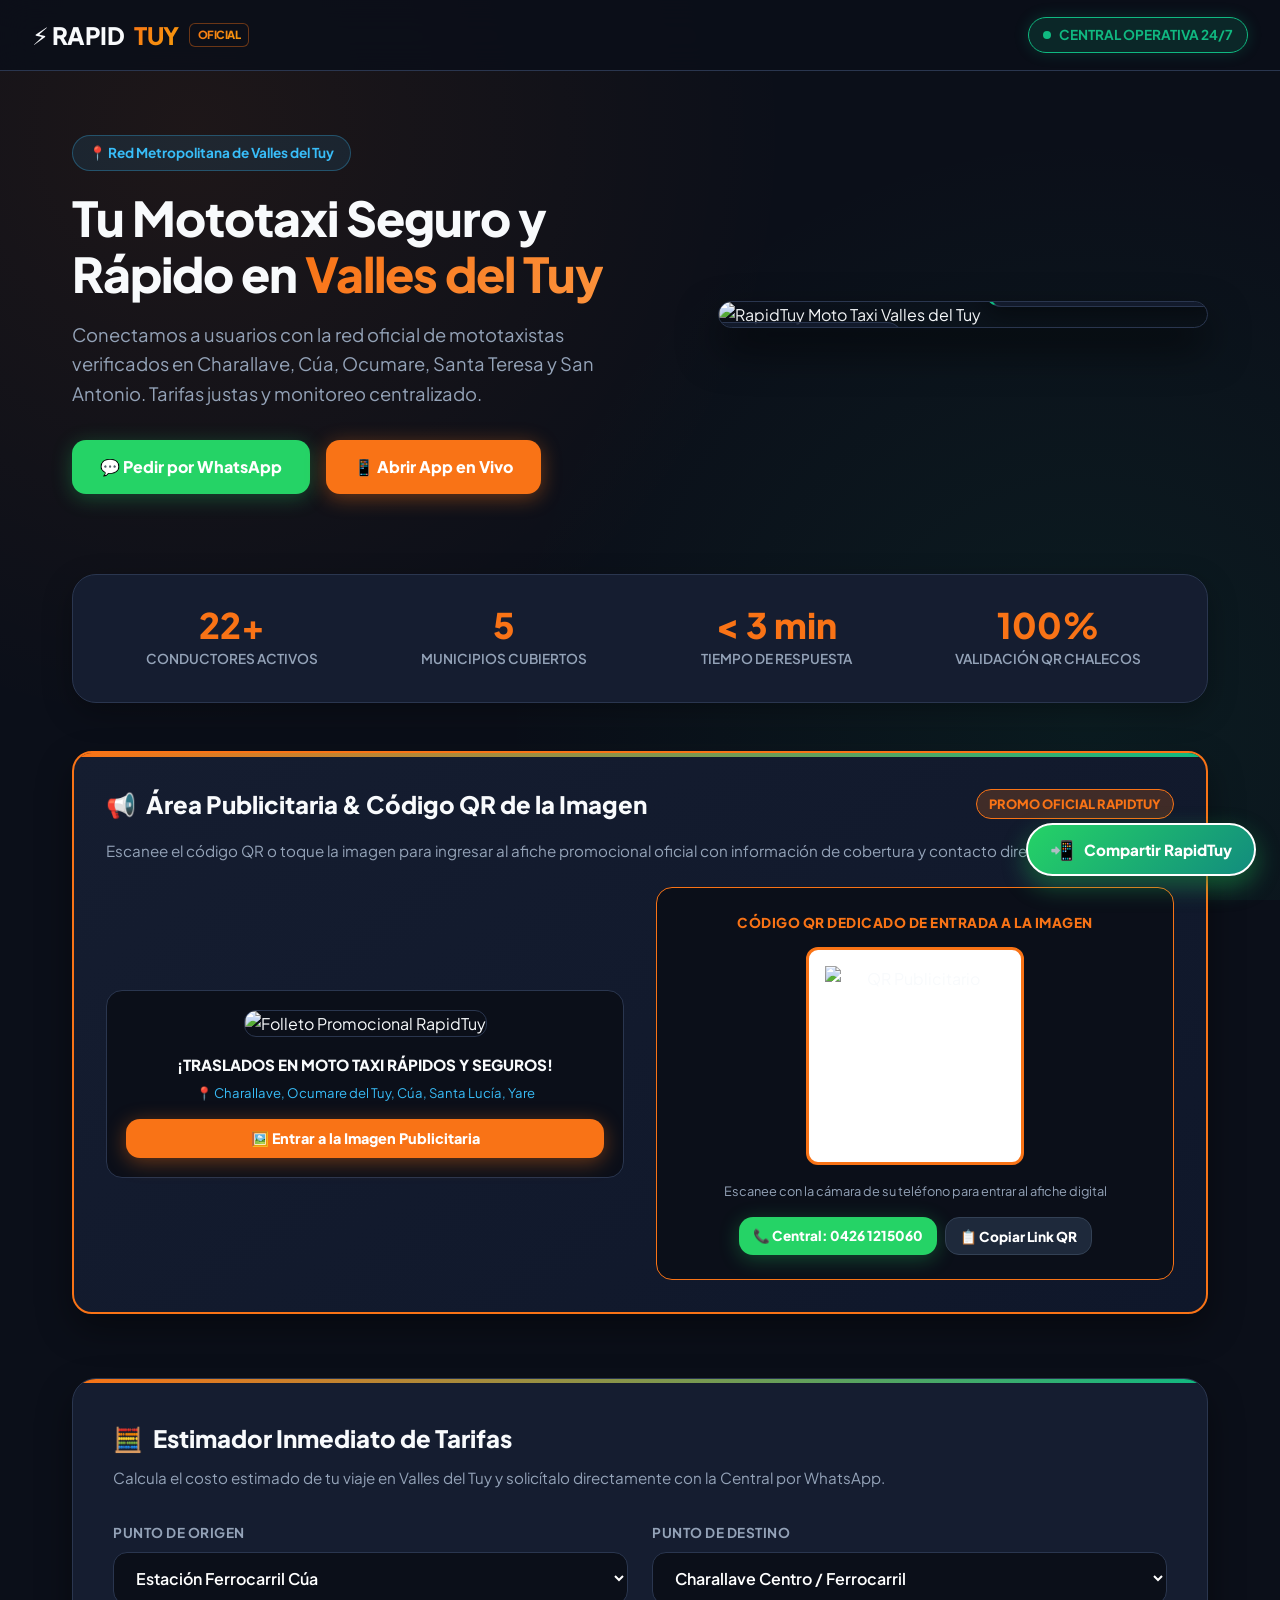
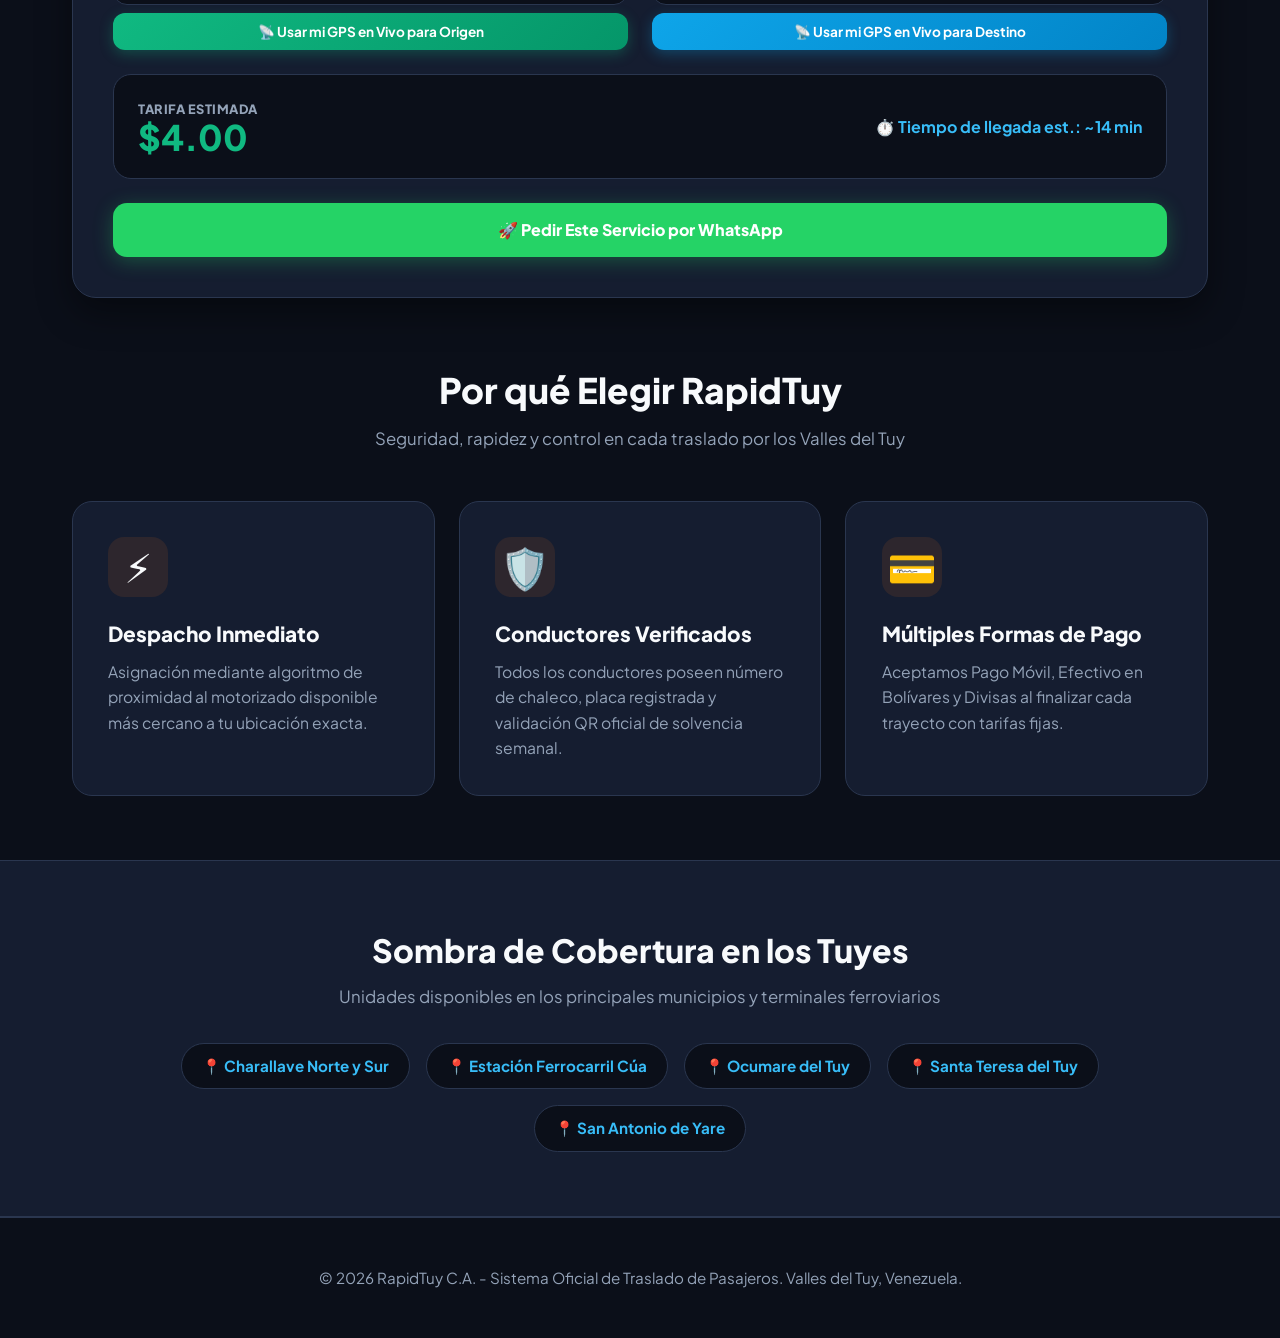
==== index.html @ 5b8c129d "feat: add floating share button to app and web Implement a floating "Share RapidTuy" button across t" ====
<!DOCTYPE html>
<html lang="es">
<head>
    <meta charset="UTF-8">
    <meta name="viewport" content="width=device-width, initial-scale=1.0">
    <title>RapidTuy - Tu Red Oficial de Mototaxis en Valles del Tuy</title>
    <link href="https://fonts.googleapis.com/css2?family=Plus+Jakarta+Sans:wght@400;500;600;700;800&display=swap" rel="stylesheet">
    <style>
        :root {
            --primary: #F97316;
            --primary-hover: #EA580C;
            --primary-glow: rgba(249, 115, 22, 0.4);
            --dark-bg: #0B0F19;
            --card-bg: #151D30;
            --card-border: #2A364F;
            --text-light: #F8FAFC;
            --text-muted: #94A3B8;
            --accent-green: #10B981;
            --accent-blue: #38BDF8;
            --accent-purple: #818CF8;
        }

        * {
            margin: 0;
            padding: 0;
            box-sizing: border-box;
            font-family: 'Plus Jakarta Sans', system-ui, -apple-system, sans-serif;
        }

        body {
            background-color: var(--dark-bg);
            color: var(--text-light);
            line-height: 1.6;
            overflow-x: hidden;
            background-image: 
                radial-gradient(circle at 15% 15%, rgba(249, 115, 22, 0.08) 0%, transparent 45%),
                radial-gradient(circle at 85% 80%, rgba(16, 185, 129, 0.08) 0%, transparent 45%);
            background-attachment: fixed;
        }

        /* HEADER NAV */
        header {
            background-color: rgba(11, 15, 25, 0.85);
            backdrop-filter: blur(16px);
            -webkit-backdrop-filter: blur(16px);
            position: sticky;
            top: 0;
            z-index: 100;
            border-bottom: 1px solid var(--card-border);
            padding: 1rem 2rem;
            display: flex;
            justify-content: space-between;
            align-items: center;
        }

        .logo {
            display: flex;
            align-items: center;
            gap: 10px;
            font-size: 1.5rem;
            font-weight: 800;
            color: var(--text-light);
            text-decoration: none;
            letter-spacing: -0.5px;
        }

        .logo span {
            color: var(--primary);
            background: linear-gradient(135deg, #F97316 0%, #F59E0B 100%);
            -webkit-background-clip: text;
            -webkit-text-fill-color: transparent;
        }

        .logo-badge {
            background: rgba(249, 115, 22, 0.15);
            border: 1px solid rgba(249, 115, 22, 0.4);
            color: var(--primary);
            font-size: 0.7rem;
            font-weight: 800;
            padding: 2px 8px;
            border-radius: 6px;
            text-transform: uppercase;
        }

        .status-badge {
            background-color: rgba(16, 185, 129, 0.15);
            color: var(--accent-green);
            padding: 6px 14px;
            border-radius: 20px;
            font-size: 0.85rem;
            font-weight: 700;
            border: 1px solid var(--accent-green);
            display: inline-flex;
            align-items: center;
            gap: 8px;
            box-shadow: 0 0 15px rgba(16, 185, 129, 0.2);
        }

        .status-dot {
            width: 8px;
            height: 8px;
            background-color: var(--accent-green);
            border-radius: 50%;
            animation: pulse 1.5s infinite;
        }

        @keyframes pulse {
            0% { opacity: 0.4; transform: scale(0.9); }
            50% { opacity: 1; transform: scale(1.2); }
            100% { opacity: 0.4; transform: scale(0.9); }
        }

        /* HERO SECTION */
        .hero-container {
            max-width: 1200px;
            margin: 0 auto;
            padding: 4rem 2rem 2rem 2rem;
            display: grid;
            grid-template-columns: 1.1fr 0.9fr;
            gap: 3rem;
            align-items: center;
        }

        @media (max-width: 900px) {
            .hero-container {
                grid-template-columns: 1fr;
                text-align: center;
                padding-top: 2rem;
            }
        }

        .hero-tag {
            display: inline-flex;
            align-items: center;
            gap: 8px;
            background: rgba(56, 189, 248, 0.1);
            border: 1px solid rgba(56, 189, 248, 0.3);
            color: var(--accent-blue);
            padding: 6px 16px;
            border-radius: 30px;
            font-size: 0.85rem;
            font-weight: 700;
            margin-bottom: 1.2rem;
        }

        .hero h1 {
            font-size: 3rem;
            font-weight: 800;
            line-height: 1.15;
            margin-bottom: 1.2rem;
            letter-spacing: -1px;
        }

        .hero h1 span {
            background: linear-gradient(135deg, #F97316 0%, #FB923C 100%);
            -webkit-background-clip: text;
            -webkit-text-fill-color: transparent;
        }

        .hero p {
            font-size: 1.15rem;
            color: var(--text-muted);
            margin-bottom: 2rem;
            max-width: 580px;
        }

        .cta-group {
            display: flex;
            gap: 1rem;
            flex-wrap: wrap;
        }

        @media (max-width: 900px) {
            .cta-group {
                justify-content: center;
            }
        }

        .btn {
            padding: 14px 28px;
            border-radius: 14px;
            font-weight: 800;
            text-decoration: none;
            display: inline-flex;
            align-items: center;
            gap: 10px;
            transition: all 0.25s cubic-bezier(0.4, 0, 0.2, 1);
            font-size: 1rem;
            border: none;
            cursor: pointer;
        }

        .btn-primary {
            background-color: var(--primary);
            color: white;
            box-shadow: 0 4px 20px var(--primary-glow);
        }

        .btn-primary:hover {
            background-color: var(--primary-hover);
            transform: translateY(-3px);
            box-shadow: 0 8px 25px rgba(249, 115, 22, 0.6);
        }

        .btn-whatsapp {
            background-color: #25D366;
            color: white;
            box-shadow: 0 4px 20px rgba(37, 211, 102, 0.3);
        }

        .btn-whatsapp:hover {
            background-color: #1DA851;
            transform: translateY(-3px);
            box-shadow: 0 8px 25px rgba(37, 211, 102, 0.5);
        }

        .btn-gps-origin {
            background: linear-gradient(135deg, #10B981 0%, #059669 100%) !important;
            color: white !important;
            border: none !important;
            border-radius: 12px !important;
            padding: 10px 14px !important;
            font-size: 0.85rem !important;
            font-weight: 700 !important;
            width: 100% !important;
            margin-top: 8px !important;
            box-shadow: 0 4px 14px rgba(16, 185, 129, 0.3) !important;
            transition: all 0.25s ease !important;
            cursor: pointer !important;
            display: inline-flex !important;
            align-items: center !important;
            justify-content: center !important;
            gap: 6px !important;
        }

        .btn-gps-origin:hover {
            transform: translateY(-2px) !important;
            box-shadow: 0 6px 20px rgba(16, 185, 129, 0.5) !important;
        }

        .btn-gps-dest {
            background: linear-gradient(135deg, #0EA5E9 0%, #0284C7 100%) !important;
            color: white !important;
            border: none !important;
            border-radius: 12px !important;
            padding: 10px 14px !important;
            font-size: 0.85rem !important;
            font-weight: 700 !important;
            width: 100% !important;
            margin-top: 8px !important;
            box-shadow: 0 4px 14px rgba(14, 165, 233, 0.3) !important;
            transition: all 0.25s ease !important;
            cursor: pointer !important;
            display: inline-flex !important;
            align-items: center !important;
            justify-content: center !important;
            gap: 6px !important;
        }

        .btn-gps-dest:hover {
            transform: translateY(-2px) !important;
            box-shadow: 0 6px 20px rgba(14, 165, 233, 0.5) !important;
        }

        .btn-secondary {
            background-color: var(--card-bg);
            color: var(--text-light);
            border: 1px solid var(--card-border);
        }

        .btn-secondary:hover {
            background-color: var(--card-border);
            transform: translateY(-2px);
        }

        /* HERO IMAGE CARD */
        .hero-visual {
            position: relative;
            display: flex;
            justify-content: center;
        }

        .image-wrapper {
            position: relative;
            width: 100%;
            border-radius: 24px;
            overflow: hidden;
            border: 1px solid var(--card-border);
            box-shadow: 0 20px 40px rgba(0, 0, 0, 0.6);
        }

        .image-wrapper img {
            width: 100%;
            height: auto;
            display: block;
            object-fit: cover;
            transition: transform 0.5s ease;
        }

        .image-wrapper:hover img {
            transform: scale(1.03);
        }

        .floating-badge {
            position: absolute;
            background: rgba(21, 29, 48, 0.85);
            backdrop-filter: blur(12px);
            border: 1px solid var(--card-border);
            padding: 10px 16px;
            border-radius: 16px;
            display: flex;
            align-items: center;
            gap: 10px;
            box-shadow: 0 10px 25px rgba(0, 0, 0, 0.4);
            font-size: 0.85rem;
            font-weight: 700;
        }

        .badge-1 {
            top: 20px;
            left: -15px;
            border-left: 4px solid var(--primary);
        }

        .badge-2 {
            bottom: 20px;
            right: -15px;
            border-left: 4px solid var(--accent-green);
        }

        /* METRICS BAR */
        .metrics-section {
            max-width: 1200px;
            margin: 3rem auto;
            padding: 0 2rem;
        }

        .metrics-grid {
            display: grid;
            grid-template-columns: repeat(auto-fit, minmax(200px, 1fr));
            gap: 1.2rem;
            background: var(--card-bg);
            border: 1px solid var(--card-border);
            padding: 2rem;
            border-radius: 24px;
            box-shadow: 0 10px 30px rgba(0,0,0,0.3);
        }

        .metric-item {
            text-align: center;
        }

        .metric-number {
            font-size: 2.2rem;
            font-weight: 800;
            color: var(--primary);
            line-height: 1;
            margin-bottom: 6px;
        }

        .metric-label {
            font-size: 0.85rem;
            color: var(--text-muted);
            font-weight: 600;
            text-transform: uppercase;
        }

        /* FARE CALCULATOR */
        .calculator-section {
            max-width: 1200px;
            margin: 4rem auto;
            padding: 0 2rem;
        }

        .calculator-card {
            background-color: var(--card-bg);
            border: 1px solid var(--card-border);
            border-radius: 24px;
            padding: 2.5rem;
            box-shadow: 0 15px 35px rgba(0, 0, 0, 0.4);
            position: relative;
            overflow: hidden;
        }

        .calculator-card::before {
            content: '';
            position: absolute;
            top: 0;
            left: 0;
            right: 0;
            height: 4px;
            background: linear-gradient(90deg, var(--primary), var(--accent-green));
        }

        .calculator-title {
            font-size: 1.5rem;
            font-weight: 800;
            margin-bottom: 0.5rem;
            display: flex;
            align-items: center;
            gap: 10px;
        }

        .calculator-subtitle {
            color: var(--text-muted);
            font-size: 0.95rem;
            margin-bottom: 2rem;
        }

        .form-grid {
            display: grid;
            grid-template-columns: 1fr 1fr;
            gap: 1.5rem;
            margin-bottom: 1.5rem;
        }

        @media (max-width: 700px) {
            .form-grid {
                grid-template-columns: 1fr;
            }
        }

        .form-group label {
            display: block;
            font-size: 0.85rem;
            font-weight: 700;
            color: var(--text-muted);
            margin-bottom: 8px;
            text-transform: uppercase;
            letter-spacing: 0.5px;
        }

        .form-control {
            width: 100%;
            padding: 14px 18px;
            border-radius: 14px;
            border: 1px solid var(--card-border);
            background-color: var(--dark-bg);
            color: white;
            font-size: 1rem;
            font-weight: 600;
            outline: none;
            transition: border-color 0.2s ease;
        }

        .form-control:focus {
            border-color: var(--primary);
        }

        .estimate-box {
            background-color: var(--dark-bg);
            border: 1px solid var(--card-border);
            border-radius: 18px;
            padding: 1.5rem;
            display: flex;
            justify-content: space-between;
            align-items: center;
            flex-wrap: wrap;
            gap: 1rem;
            margin-top: 1.5rem;
        }

        .estimate-price {
            font-size: 2.2rem;
            font-weight: 800;
            color: var(--accent-green);
            line-height: 1;
        }

        /* FEATURES GRID */
        .features-section {
            max-width: 1200px;
            margin: 4rem auto;
            padding: 0 2rem;
        }

        .section-header {
            text-align: center;
            margin-bottom: 3rem;
        }

        .section-header h2 {
            font-size: 2.2rem;
            font-weight: 800;
            margin-bottom: 0.5rem;
        }

        .section-header p {
            color: var(--text-muted);
            font-size: 1.05rem;
        }

        .features-grid {
            display: grid;
            grid-template-columns: repeat(auto-fit, minmax(320px, 1fr));
            gap: 1.5rem;
        }

        .feature-card {
            background-color: var(--card-bg);
            border: 1px solid var(--card-border);
            padding: 2.2rem;
            border-radius: 20px;
            transition: all 0.3s ease;
        }

        .feature-card:hover {
            transform: translateY(-5px);
            border-color: var(--primary);
            box-shadow: 0 10px 25px rgba(249, 115, 22, 0.15);
        }

        .feature-icon {
            font-size: 2.5rem;
            margin-bottom: 1.2rem;
            background: rgba(249, 115, 22, 0.1);
            width: 60px;
            height: 60px;
            display: flex;
            align-items: center;
            justify-content: center;
            border-radius: 16px;
        }

        .feature-title {
            font-size: 1.3rem;
            font-weight: 800;
            margin-bottom: 0.6rem;
        }

        .feature-desc {
            color: var(--text-muted);
            font-size: 0.98rem;
            line-height: 1.6;
        }

        /* COVERAGE ZONES */
        .zones-section {
            background-color: var(--card-bg);
            border-top: 1px solid var(--card-border);
            border-bottom: 1px solid var(--card-border);
            padding: 4rem 2rem;
            text-align: center;
        }

        .zones-list {
            display: flex;
            justify-content: center;
            gap: 1rem;
            flex-wrap: wrap;
            margin-top: 2rem;
            max-width: 1000px;
            margin-left: auto;
            margin-right: auto;
        }

        .zone-pill {
            background-color: var(--dark-bg);
            border: 1px solid var(--card-border);
            padding: 10px 20px;
            border-radius: 30px;
            font-weight: 700;
            font-size: 0.95rem;
            color: var(--accent-blue);
            transition: all 0.2s ease;
        }

        .zone-pill:hover {
            border-color: var(--accent-blue);
            transform: scale(1.05);
        }

        footer {
            text-align: center;
            padding: 3rem 1rem;
            color: var(--text-muted);
            font-size: 0.95rem;
            border-top: 1px solid var(--card-border);
        }

        /* FLOATING SHARE BUTTON */
        .floating-share-btn {
            position: fixed;
            bottom: 24px;
            right: 24px;
            z-index: 9999;
            background: linear-gradient(135deg, #25D366 0%, #128C7E 100%);
            color: #ffffff;
            border: 2px solid #ffffff;
            border-radius: 50px;
            padding: 12px 22px;
            display: flex;
            align-items: center;
            gap: 10px;
            font-family: inherit;
            font-weight: 800;
            font-size: 0.95rem;
            cursor: pointer;
            box-shadow: 0 10px 25px rgba(37, 211, 102, 0.4), 0 4px 10px rgba(0, 0, 0, 0.3);
            transition: all 0.3s cubic-bezier(0.175, 0.885, 0.32, 1.275);
            text-decoration: none;
        }

        .floating-share-btn:hover {
            transform: translateY(-4px) scale(1.06);
            box-shadow: 0 14px 32px rgba(37, 211, 102, 0.6), 0 6px 15px rgba(0, 0, 0, 0.4);
        }

        .floating-share-btn:active {
            transform: translateY(0) scale(0.98);
        }
    </style>
</head>
<body>

    <!-- HEADER NAVIGATION -->
    <header>
        <a href="#" class="logo">
            ⚡ RAPID<span>TUY</span>
            <span class="logo-badge">OFICIAL</span>
        </a>
        <div class="status-badge">
            <div class="status-dot"></div>
            <span>CENTRAL OPERATIVA 24/7</span>
        </div>
    </header>

    <!-- HERO SECTION -->
    <section class="hero-container">
        <div class="hero">
            <div class="hero-tag">
                📍 Red Metropolitana de Valles del Tuy
            </div>
            <h1>Tu Mototaxi Seguro y Rápido en <span>Valles del Tuy</span></h1>
            <p>Conectamos a usuarios con la red oficial de mototaxistas verificados en Charallave, Cúa, Ocumare, Santa Teresa y San Antonio. Tarifas justas y monitoreo centralizado.</p>
            
            <div class="cta-group">
                <a href="https://wa.me/584261215060?text=Hola%20RapidTuy%20deseo%20solicitar%20un%20servicio%20de%20moto" class="btn btn-whatsapp" id="heroWhatsappBtn" target="_blank">
                    💬 Pedir por WhatsApp
                </a>
                <a href="https://ais-dev-k7q6427t2vsl3nsbjp7e4k-437635375840.us-west2.run.app" class="btn btn-primary" target="_blank">
                    📱 Abrir App en Vivo
                </a>
            </div>
        </div>

        <div class="hero-visual">
            <div class="image-wrapper">
                <img src="hero_banner.jpg" alt="RapidTuy Moto Taxi Valles del Tuy">
                <div class="floating-badge badge-1">
                    <span style="font-size: 1.2rem;">⚡</span>
                    <div>
                        <div style="color: white; font-weight: 800;">Despacho Inmediato</div>
                        <div style="color: #94A3B8; font-size: 0.75rem;">Tiempo prom.: &lt; 3 min</div>
                    </div>
                </div>
                <div class="floating-badge badge-2">
                    <span style="font-size: 1.2rem;">🛡️</span>
                    <div>
                        <div style="color: white; font-weight: 800;">Conductores Verificados</div>
                        <div style="color: #10B981; font-size: 0.75rem;">Verificación QR Activa</div>
                    </div>
                </div>
            </div>
        </div>
    </section>

    <!-- METRICS SECTION -->
    <section class="metrics-section">
        <div class="metrics-grid">
            <div class="metric-item">
                <div class="metric-number">22+</div>
                <div class="metric-label">Conductores Activos</div>
            </div>
            <div class="metric-item">
                <div class="metric-number">5</div>
                <div class="metric-label">Municipios Cubiertos</div>
            </div>
            <div class="metric-item">
                <div class="metric-number">&lt; 3 min</div>
                <div class="metric-label">Tiempo de Respuesta</div>
            </div>
            <div class="metric-item">
                <div class="metric-number">100%</div>
                <div class="metric-label">Validación QR Chalecos</div>
            </div>
        </div>
    </section>

    <!-- ADVERTISING & PROMO QR SECTION -->
    <section class="advertising-section" id="areaPublicitaria" style="max-width: 1200px; margin: 3rem auto; padding: 0 2rem;">
        <div class="calculator-card" style="border: 2px solid var(--primary); background: linear-gradient(145deg, #151D30 0%, #0F172A 100%); border-radius: 20px; padding: 2rem;">
            <div style="display: flex; justify-content: space-between; align-items: center; flex-wrap: wrap; gap: 1rem; margin-bottom: 1rem;">
                <div class="calculator-title" style="margin-bottom: 0;">
                    <span>📢</span> Área Publicitaria & Código QR de la Imagen
                </div>
                <span style="background: rgba(249, 115, 22, 0.2); border: 1px solid var(--primary); color: var(--primary); padding: 4px 12px; border-radius: 20px; font-weight: 800; font-size: 0.8rem;">PROMO OFICIAL RAPIDTUY</span>
            </div>

            <p style="color: var(--text-muted); font-size: 0.95rem; margin-bottom: 1.5rem;">
                Escanee el código QR o toque la imagen para ingresar al afiche promocional oficial con información de cobertura y contacto directo con la Central.
            </p>

            <div style="display: grid; grid-template-columns: repeat(auto-fit, minmax(280px, 1fr)); gap: 2rem; align-items: center;">
                <!-- Promotional Image Card -->
                <div style="background: #0B0F19; border: 1px solid var(--card-border); border-radius: 16px; padding: 1.2rem; text-align: center;">
                    <img src="./rapidtuy_promo_flyer.jpg" alt="Folleto Promocional RapidTuy" style="width: 100%; height: auto; border-radius: 12px; border: 1px solid #2A364F; cursor: pointer;" onclick="openPromoModal()">
                    <div style="margin-top: 1rem; font-weight: 800; font-size: 0.95rem; color: #F8FAFC;">
                        ¡TRASLADOS EN MOTO TAXI RÁPIDOS Y SEGUROS!
                    </div>
                    <div style="font-size: 0.82rem; color: var(--accent-blue); margin-top: 0.25rem;">
                        📍 Charallave, Ocumare del Tuy, Cúa, Santa Lucía, Yare
                    </div>
                    <button class="btn btn-primary" onclick="openPromoModal()" style="width: 100%; margin-top: 1rem; font-size: 0.9rem; padding: 10px; justify-content: center;">
                        🖼️ Entrar a la Imagen Publicitaria
                    </button>
                </div>

                <!-- QR Generator Card for Image Access -->
                <div style="background: #0B0F19; border: 1px solid var(--primary); border-radius: 16px; padding: 1.5rem; text-align: center;">
                    <div style="font-weight: 800; font-size: 0.85rem; color: var(--primary); letter-spacing: 0.5px; margin-bottom: 0.8rem; text-transform: uppercase;">
                        CÓDIGO QR DEDICADO DE ENTRADA A LA IMAGEN
                    </div>
                    
                    <div style="background: #FFFFFF; border-radius: 12px; padding: 1rem; display: inline-block; border: 3px solid var(--primary); cursor: pointer;" onclick="openPromoModal()">
                        <img id="advertisingQrImg" src="https://api.qrserver.com/v1/create-qr-code/?size=200x200&data=https://ais-pre-k7q6427t2vsl3nsbjp7e4k-437635375840.us-west2.run.app" alt="QR Publicitario" style="width: 180px; height: 180px; display: block;">
                    </div>

                    <div style="margin-top: 1rem; font-size: 0.8rem; color: var(--text-muted);">
                        Escanee con la cámara de su teléfono para entrar al afiche digital
                    </div>

                    <div style="margin-top: 1rem; display: flex; gap: 0.5rem; justify-content: center; flex-wrap: wrap;">
                        <a href="https://wa.me/584261215060?text=Hola%20RapidTuy%20vi%20el%20afiche%20publicitario" target="_blank" class="btn btn-whatsapp" style="font-size: 0.85rem; padding: 8px 14px;">
                            📞 Central: 0426 1215060
                        </a>
                        <button onclick="copyPromoUrl()" class="btn" style="background: #1E293B; border: 1px solid #334155; color: white; font-size: 0.85rem; padding: 8px 14px;">
                            📋 Copiar Link QR
                        </button>
                    </div>
                </div>
            </div>
        </div>
    </section>

    <!-- PROMO MODAL -->
    <div id="promoModal" style="display: none; position: fixed; top: 0; left: 0; width: 100vw; height: 100vh; background: rgba(0,0,0,0.88); backdrop-filter: blur(8px); z-index: 1000; justify-content: center; align-items: center; padding: 1rem;">
        <div style="background: #0B0F19; border: 2px solid var(--primary); border-radius: 20px; max-width: 600px; width: 100%; max-height: 90vh; overflow-y: auto; padding: 1.5rem; position: relative; box-shadow: 0 20px 50px rgba(0,0,0,0.8);">
            <button onclick="closePromoModal()" style="position: absolute; top: 15px; right: 15px; background: #1E293B; border: 1px solid #334155; color: white; border-radius: 50%; width: 32px; height: 32px; cursor: pointer; font-weight: bold;">✕</button>
            <div style="font-size: 1rem; font-weight: 800; color: var(--primary); margin-bottom: 1rem; display: flex; align-items: center; gap: 8px;">
                📢 PUBLICIDAD OFICIAL RAPIDTUY
            </div>
            <img src="./rapidtuy_promo_flyer.jpg" alt="Folleto Promocional RapidTuy Grande" style="width: 100%; border-radius: 12px; border: 1px solid #2A364F;">
            <div style="margin-top: 1rem; text-align: center; background: #151D30; padding: 1rem; border-radius: 12px; border: 1px solid #2A364F;">
                <div style="font-weight: 800; color: white; font-size: 0.95rem;">¡TRASLADOS EN MOTO TAXI RÁPIDOS Y SEGUROS!</div>
                <div style="font-size: 0.85rem; color: var(--accent-blue); margin-top: 4px;">Charallave, Ocumare del Tuy, Cúa, Santa Lucía, Yare</div>
                <div style="font-weight: 700; color: var(--accent-green); margin-top: 4px;">Contacto Directo: 0426 1215060</div>
            </div>
            <div style="margin-top: 1rem; display: flex; gap: 0.5rem; justify-content: center;">
                <a href="https://wa.me/584261215060?text=Hola%20RapidTuy%20solicito%20servicio" target="_blank" class="btn btn-whatsapp" style="width: 100%; justify-content: center;">
                    🚀 Solicitar Servicio por WhatsApp
                </a>
            </div>
        </div>
    </div>

    <!-- FARE ESTIMATOR CALCULATOR -->
    <section class="calculator-section">
        <div class="calculator-card">
            <div class="calculator-title">
                <span>🧮</span> Estimador Inmediato de Tarifas
            </div>
            <div class="calculator-subtitle">
                Calcula el costo estimado de tu viaje en Valles del Tuy y solicítalo directamente con la Central por WhatsApp.
            </div>

            <div class="form-grid">
                <div class="form-group">
                    <label for="origin">Punto de Origen</label>
                    <select id="origin" class="form-control">
                        <option value="charallave_centro">Charallave Centro / Ferrocarril</option>
                        <option value="ferro_cua" selected>Estación Ferrocarril Cúa</option>
                        <option value="ocumare_centro">Ocumare del Tuy Centro</option>
                        <option value="santa_teresa">Santa Teresa del Tuy Centro</option>
                        <option value="yare">San Antonio de Yare Plaza</option>
                        <option value="tamanaco_tuy">C.C. Tamanaco Tuy (Charallave)</option>
                        <option value="las_brisas">Las Brisas / Charallave Norte</option>
                        <option value="pinto_salinas">Pinto Salinas / Cúa Sur</option>
                    </select>
                    <button type="button" id="btnGpsOrigin" class="btn-gps-origin">📡 Usar mi GPS en Vivo para Origen</button>
                </div>

                <div class="form-group">
                    <label for="destination">Punto de Destino</label>
                    <select id="destination" class="form-control">
                        <option value="charallave_centro" selected>Charallave Centro / Ferrocarril</option>
                        <option value="ferro_cua">Estación Ferrocarril Cúa</option>
                        <option value="ocumare_centro">Ocumare del Tuy Centro</option>
                        <option value="santa_teresa">Santa Teresa del Tuy Centro</option>
                        <option value="yare">San Antonio de Yare Plaza</option>
                        <option value="tamanaco_tuy">C.C. Tamanaco Tuy (Charallave)</option>
                        <option value="las_brisas">Las Brisas / Charallave Norte</option>
                        <option value="pinto_salinas">Pinto Salinas / Cúa Sur</option>
                    </select>
                    <button type="button" id="btnGpsDest" class="btn-gps-dest">📡 Usar mi GPS en Vivo para Destino</button>
                </div>
            </div>

            <div class="estimate-box">
                <div>
                    <div style="font-size: 0.8rem; color: var(--text-muted); font-weight: 800; letter-spacing: 0.5px;">TARIFA ESTIMADA</div>
                    <div class="estimate-price" id="farePrice">$4.00</div>
                </div>
                <div id="estimatedTime" style="color: var(--accent-blue); font-weight: 700; font-size: 1rem;">
                    ⏱️ Tiempo de llegada est.: ~12 min
                </div>
            </div>

            <div style="margin-top: 1.5rem;">
                <a href="#" id="requestWhatsappBtn" class="btn btn-whatsapp" style="width: 100%; justify-content: center;" target="_blank">
                    🚀 Pedir Este Servicio por WhatsApp
                </a>
            </div>
        </div>
    </section>

    <!-- FEATURES SECTION -->
    <section class="features-section">
        <div class="section-header">
            <h2>Por qué Elegir <span>RapidTuy</span></h2>
            <p>Seguridad, rapidez y control en cada traslado por los Valles del Tuy</p>
        </div>

        <div class="features-grid">
            <div class="feature-card">
                <div class="feature-icon">⚡</div>
                <div class="feature-title">Despacho Inmediato</div>
                <div class="feature-desc">Asignación mediante algoritmo de proximidad al motorizado disponible más cercano a tu ubicación exacta.</div>
            </div>
            <div class="feature-card">
                <div class="feature-icon">🛡️</div>
                <div class="feature-title">Conductores Verificados</div>
                <div class="feature-desc">Todos los conductores poseen número de chaleco, placa registrada y validación QR oficial de solvencia semanal.</div>
            </div>
            <div class="feature-card">
                <div class="feature-icon">💳</div>
                <div class="feature-title">Múltiples Formas de Pago</div>
                <div class="feature-desc">Aceptamos Pago Móvil, Efectivo en Bolívares y Divisas al finalizar cada trayecto con tarifas fijas.</div>
            </div>
        </div>
    </section>

    <!-- COVERAGE ZONES -->
    <section class="zones-section">
        <h2 style="font-size: 2rem; font-weight: 800;">Sombra de Cobertura en los Tuyes</h2>
        <p style="color: var(--text-muted); margin-top: 0.5rem; font-size: 1.05rem;">Unidades disponibles en los principales municipios y terminales ferroviarios</p>
        <div class="zones-list">
            <div class="zone-pill">📍 Charallave Norte y Sur</div>
            <div class="zone-pill">📍 Estación Ferrocarril Cúa</div>
            <div class="zone-pill">📍 Ocumare del Tuy</div>
            <div class="zone-pill">📍 Santa Teresa del Tuy</div>
            <div class="zone-pill">📍 San Antonio de Yare</div>
        </div>
    </section>

    <!-- FOOTER -->
    <footer>
        <p>&copy; 2026 RapidTuy C.A. - Sistema Oficial de Traslado de Pasajeros. Valles del Tuy, Venezuela.</p>
    </footer>

    <!-- FLOATING SHARE BUTTON (WEB SHARE API) -->
    <button class="floating-share-btn" onclick="shareRapidTuy()" id="btnFloatingShare" title="Compartir RapidTuy por mensajería">
        <span style="font-size: 1.2rem;">📲</span>
        <span>Compartir RapidTuy</span>
    </button>

    <script>
        async function shareRapidTuy() {
            const shareData = {
                title: 'RapidTuy - Mototaxis Valles del Tuy',
                text: '¡Pide tu moto taxi rápido y seguro en los Valles del Tuy con RapidTuy! Cotiza tu viaje y contacta a la central aquí:',
                url: window.location.href || 'https://ais-pre-k7q6427t2vsl3nsbjp7e4k-437635375840.us-west2.run.app'
            };

            if (navigator.share) {
                try {
                    await navigator.share(shareData);
                } catch (err) {
                    console.log('Error o cancelación en Web Share API:', err);
                }
            } else {
                const textToShare = encodeURIComponent(`${shareData.text} ${shareData.url}`);
                const whatsappUrl = `https://api.whatsapp.com/send?text=${textToShare}`;
                if (confirm('✅ ¿Deseas abrir WhatsApp para enviar el enlace de RapidTuy a tus contactos?')) {
                    window.open(whatsappUrl, '_blank');
                } else {
                    navigator.clipboard.writeText(shareData.url).then(() => {
                        alert('📋 ¡Enlace de RapidTuy copiado al portapapeles! Puedes enviarlo por tu aplicación de mensajería preferida.');
                    });
                }
            }
        }

        function openPromoModal() {
            const modal = document.getElementById('promoModal');
            if (modal) modal.style.display = 'flex';
        }
        function closePromoModal() {
            const modal = document.getElementById('promoModal');
            if (modal) modal.style.display = 'none';
        }
        function copyPromoUrl() {
            const url = window.location.href;
            navigator.clipboard.writeText(url).then(() => {
                alert('✅ Enlace copiado al portapapeles: ' + url);
            }).catch(() => {
                alert('Enlace: ' + url);
            });
        }

        document.addEventListener('DOMContentLoaded', () => {
            const originSelect = document.getElementById('origin');
            const destinationSelect = document.getElementById('destination');
            const farePrice = document.getElementById('farePrice');
            const estimatedTime = document.getElementById('estimatedTime');
            const requestWhatsappBtn = document.getElementById('requestWhatsappBtn');

            const fares = {
                'charallave_centro': { 'charallave_centro': 2.0, 'ferro_cua': 4.0, 'ocumare_centro': 6.0, 'santa_teresa': 7.0, 'yare': 5.0, 'tamanaco_tuy': 3.0, 'las_brisas': 3.5, 'pinto_salinas': 4.5 },
                'ferro_cua': { 'charallave_centro': 4.0, 'ferro_cua': 2.0, 'ocumare_centro': 5.0, 'santa_teresa': 6.5, 'yare': 4.5, 'tamanaco_tuy': 4.5, 'las_brisas': 5.0, 'pinto_salinas': 3.0 },
                'ocumare_centro': { 'charallave_centro': 6.0, 'ferro_cua': 5.0, 'ocumare_centro': 2.0, 'santa_teresa': 5.5, 'yare': 4.0, 'tamanaco_tuy': 6.0, 'las_brisas': 7.0, 'pinto_salinas': 5.5 },
                'santa_teresa': { 'charallave_centro': 7.0, 'ferro_cua': 6.5, 'ocumare_centro': 5.5, 'santa_teresa': 2.0, 'yare': 3.5, 'tamanaco_tuy': 7.0, 'las_brisas': 8.0, 'pinto_salinas': 7.0 },
                'yare': { 'charallave_centro': 5.0, 'ferro_cua': 4.5, 'ocumare_centro': 4.0, 'santa_teresa': 3.5, 'yare': 2.0, 'tamanaco_tuy': 5.0, 'las_brisas': 6.0, 'pinto_salinas': 5.0 },
                'tamanaco_tuy': { 'charallave_centro': 3.0, 'ferro_cua': 4.5, 'ocumare_centro': 6.0, 'santa_teresa': 7.0, 'yare': 5.0, 'tamanaco_tuy': 2.0, 'las_brisas': 3.0, 'pinto_salinas': 5.0 },
                'las_brisas': { 'charallave_centro': 3.5, 'ferro_cua': 5.0, 'ocumare_centro': 7.0, 'santa_teresa': 8.0, 'yare': 6.0, 'tamanaco_tuy': 3.0, 'las_brisas': 2.0, 'pinto_salinas': 5.5 },
                'pinto_salinas': { 'charallave_centro': 4.5, 'ferro_cua': 3.0, 'ocumare_centro': 5.5, 'santa_teresa': 7.0, 'yare': 5.0, 'tamanaco_tuy': 5.0, 'las_brisas': 5.5, 'pinto_salinas': 2.0 }
            };

            const zoneNames = {
                'charallave_centro': 'Charallave Centro / Ferrocarril',
                'ferro_cua': 'Estación Ferrocarril Cúa',
                'ocumare_centro': 'Ocumare del Tuy Centro',
                'santa_teresa': 'Santa Teresa del Tuy Centro',
                'yare': 'San Antonio de Yare Plaza',
                'tamanaco_tuy': 'C.C. Tamanaco Tuy',
                'las_brisas': 'Las Brisas / Charallave Norte',
                'pinto_salinas': 'Pinto Salinas / Cúa Sur'
            };

            function calculateFare() {
                const origin = originSelect.value;
                const dest = destinationSelect.value;

                let price = 3.0;
                let timeMin = 10;

                if (fares[origin] && fares[origin][dest]) {
                    price = fares[origin][dest];
                    timeMin = price === 2.0 ? 8 : Math.round(price * 3.5);
                }

                farePrice.textContent = `$${price.toFixed(2)}`;
                estimatedTime.textContent = `⏱️ Tiempo de llegada est.: ~${timeMin} min`;

                const textMessage = encodeURIComponent(`Hola RapidTuy, deseo solicitar un servicio de moto desde ${zoneNames[origin]} hasta ${zoneNames[dest]}. Tarifa estimada: $${price.toFixed(2)}.`);
                requestWhatsappBtn.href = `https://wa.me/584261215060?text=${textMessage}`;
            }

            if (originSelect && destinationSelect) {
                originSelect.addEventListener('change', calculateFare);
                destinationSelect.addEventListener('change', calculateFare);
                calculateFare();
            }

            // Live GPS Location Handler for Origen and Destino
            const btnGpsOrigin = document.getElementById('btnGpsOrigin');
            const btnGpsDest = document.getElementById('btnGpsDest');

            function applyGpsLocation(targetSelect, targetBtn, key, isOrigin) {
                if (!navigator.geolocation) {
                    alert('Su navegador no soporta geolocalización GPS.');
                    return;
                }
                targetBtn.textContent = '📡 Conectando con satélite GPS...';
                navigator.geolocation.getCurrentPosition(
                    (pos) => {
                        const lat = pos.coords.latitude.toFixed(4);
                        const lng = pos.coords.longitude.toFixed(4);
                        const gpsLabel = `📍 GPS en Vivo (${lat}, ${lng} - Valles del Tuy)`;
                        
                        let opt = Array.from(targetSelect.options).find(o => o.value === key);
                        if (!opt) {
                            opt = document.createElement('option');
                            opt.value = key;
                            targetSelect.prepend(opt);
                        }
                        opt.textContent = gpsLabel;
                        opt.selected = true;
                        
                        zoneNames[key] = gpsLabel;
                        if (!fares[key]) fares[key] = fares['charallave_centro'];
                        
                        targetBtn.textContent = `✅ GPS Capturado (${lat}, ${lng})`;
                        calculateFare();
                    },
                    (err) => {
                        const mockLat = (10.2394 + (Math.random() * 0.01 - 0.005)).toFixed(4);
                        const mockLng = (-66.8612 + (Math.random() * 0.01 - 0.005)).toFixed(4);
                        const gpsLabel = `📍 GPS en Vivo (${mockLat}, ${mockLng} - Valles del Tuy)`;
                        
                        let opt = Array.from(targetSelect.options).find(o => o.value === key);
                        if (!opt) {
                            opt = document.createElement('option');
                            opt.value = key;
                            targetSelect.prepend(opt);
                        }
                        opt.textContent = gpsLabel;
                        opt.selected = true;
                        
                        zoneNames[key] = gpsLabel;
                        if (!fares[key]) fares[key] = fares['charallave_centro'];
                        
                        targetBtn.textContent = `✅ GPS Simulado (${mockLat}, ${mockLng})`;
                        calculateFare();
                    },
                    { enableHighAccuracy: true, timeout: 8000 }
                );
            }

            if (btnGpsOrigin) {
                btnGpsOrigin.addEventListener('click', () => applyGpsLocation(originSelect, btnGpsOrigin, 'gps_location_orig', true));
            }
            if (btnGpsDest) {
                btnGpsDest.addEventListener('click', () => applyGpsLocation(destinationSelect, btnGpsDest, 'gps_location_dest', false));
            }
        });
    </script>
</body>
</html>
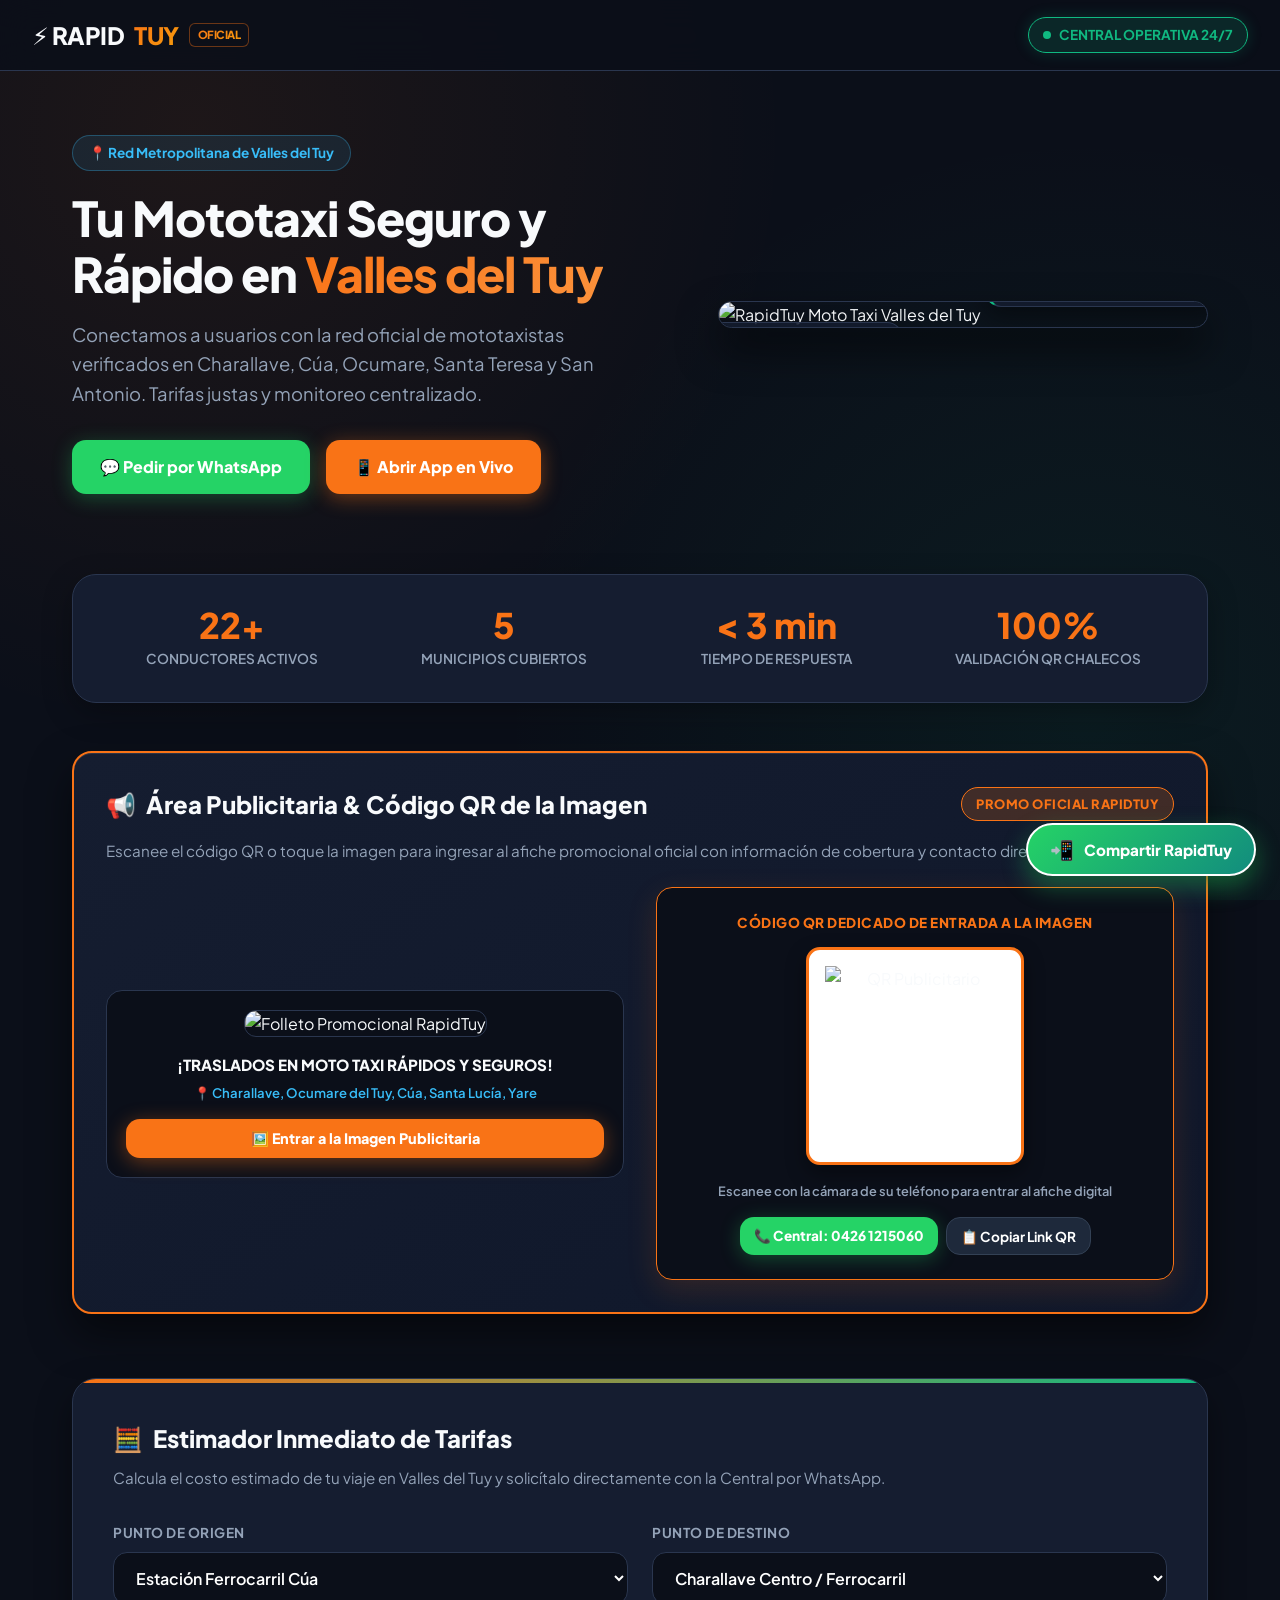
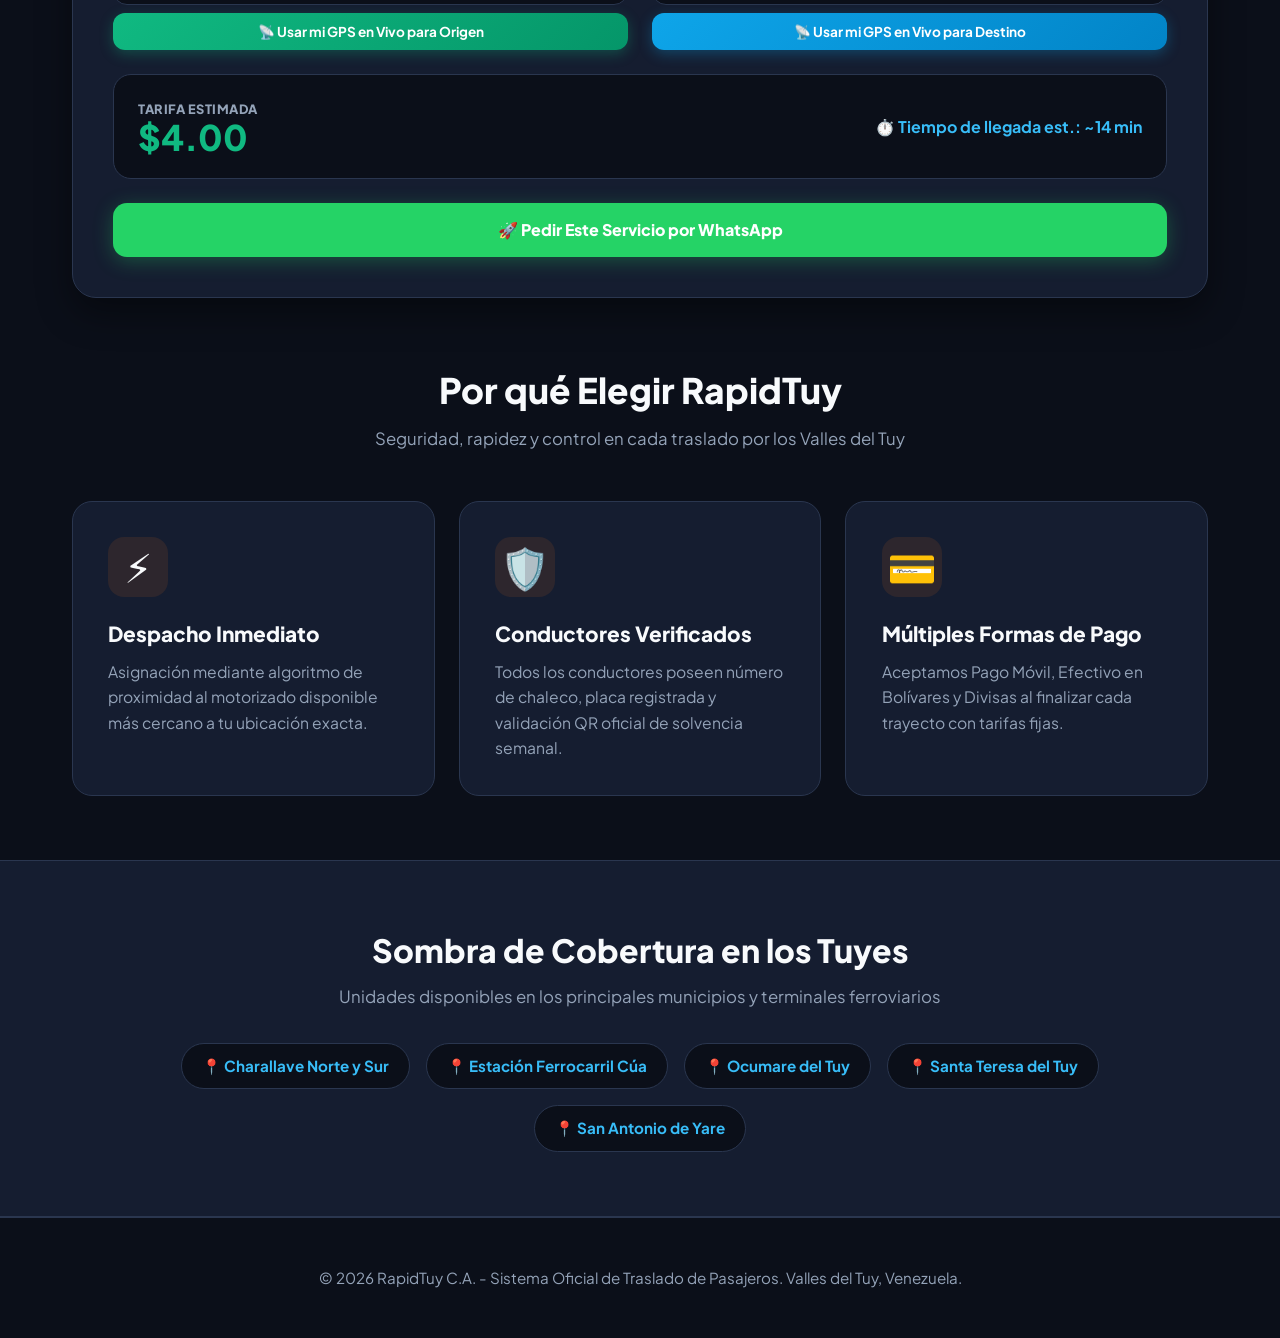
==== commit e16fd3d5: "style: add styles for advertising and promo section Introduce modular CSS classes for promo cards, b" ====
--- a/index.html
+++ b/index.html
@@ -578,6 +578,129 @@
             border-top: 1px solid var(--card-border);
         }
 
+        /* ADVERTISING & PROMO STYLES */
+        .promo-card-wrapper {
+            border: 2px solid var(--primary);
+            background: linear-gradient(145deg, #151D30 0%, #0F172A 100%);
+            border-radius: 20px;
+            padding: 2rem;
+            box-shadow: 0 20px 40px rgba(0, 0, 0, 0.5), inset 0 1px 0 rgba(255, 255, 255, 0.1);
+        }
+
+        .promo-header-badge {
+            background: rgba(249, 115, 22, 0.2);
+            border: 1px solid var(--primary);
+            color: var(--primary);
+            padding: 6px 14px;
+            border-radius: 20px;
+            font-weight: 800;
+            font-size: 0.8rem;
+            letter-spacing: 0.5px;
+        }
+
+        .promo-flyer-box {
+            background: #0B0F19;
+            border: 1px solid var(--card-border);
+            border-radius: 16px;
+            padding: 1.2rem;
+            text-align: center;
+            transition: transform 0.3s ease, border-color 0.3s ease;
+        }
+
+        .promo-flyer-box:hover {
+            transform: translateY(-4px);
+            border-color: var(--primary);
+        }
+
+        .promo-flyer-img {
+            width: 100%;
+            height: auto;
+            border-radius: 12px;
+            border: 1px solid #2A364F;
+            cursor: pointer;
+            transition: transform 0.3s ease;
+        }
+
+        .promo-flyer-img:hover {
+            transform: scale(1.02);
+        }
+
+        .promo-qr-box {
+            background: #0B0F19;
+            border: 1px solid var(--primary);
+            border-radius: 16px;
+            padding: 1.5rem;
+            text-align: center;
+            box-shadow: 0 10px 30px rgba(249, 115, 22, 0.15);
+        }
+
+        .promo-qr-container {
+            background: #FFFFFF;
+            border-radius: 14px;
+            padding: 1rem;
+            display: inline-block;
+            border: 3px solid var(--primary);
+            cursor: pointer;
+            box-shadow: 0 8px 20px rgba(0,0,0,0.4);
+            transition: transform 0.3s ease;
+        }
+
+        .promo-qr-container:hover {
+            transform: scale(1.05);
+        }
+
+        .promo-modal-backdrop {
+            display: none;
+            position: fixed;
+            top: 0;
+            left: 0;
+            width: 100vw;
+            height: 100vh;
+            background: rgba(0, 0, 0, 0.88);
+            backdrop-filter: blur(10px);
+            -webkit-backdrop-filter: blur(10px);
+            z-index: 10000;
+            justify-content: center;
+            align-items: center;
+            padding: 1rem;
+        }
+
+        .promo-modal-card {
+            background: #0B0F19;
+            border: 2px solid var(--primary);
+            border-radius: 20px;
+            max-width: 600px;
+            width: 100%;
+            max-height: 90vh;
+            overflow-y: auto;
+            padding: 1.5rem;
+            position: relative;
+            box-shadow: 0 25px 60px rgba(0, 0, 0, 0.9);
+        }
+
+        .promo-modal-close {
+            position: absolute;
+            top: 15px;
+            right: 15px;
+            background: #1E293B;
+            border: 1px solid #334155;
+            color: white;
+            border-radius: 50%;
+            width: 36px;
+            height: 36px;
+            cursor: pointer;
+            font-weight: bold;
+            font-size: 1.1rem;
+            display: flex;
+            align-items: center;
+            justify-content: center;
+            transition: background 0.2s ease;
+        }
+
+        .promo-modal-close:hover {
+            background: #334155;
+        }
+
         /* FLOATING SHARE BUTTON */
         .floating-share-btn {
             position: fixed;
@@ -689,12 +812,12 @@
 
     <!-- ADVERTISING & PROMO QR SECTION -->
     <section class="advertising-section" id="areaPublicitaria" style="max-width: 1200px; margin: 3rem auto; padding: 0 2rem;">
-        <div class="calculator-card" style="border: 2px solid var(--primary); background: linear-gradient(145deg, #151D30 0%, #0F172A 100%); border-radius: 20px; padding: 2rem;">
+        <div class="promo-card-wrapper">
             <div style="display: flex; justify-content: space-between; align-items: center; flex-wrap: wrap; gap: 1rem; margin-bottom: 1rem;">
                 <div class="calculator-title" style="margin-bottom: 0;">
                     <span>📢</span> Área Publicitaria & Código QR de la Imagen
                 </div>
-                <span style="background: rgba(249, 115, 22, 0.2); border: 1px solid var(--primary); color: var(--primary); padding: 4px 12px; border-radius: 20px; font-weight: 800; font-size: 0.8rem;">PROMO OFICIAL RAPIDTUY</span>
+                <span class="promo-header-badge">PROMO OFICIAL RAPIDTUY</span>
             </div>
 
             <p style="color: var(--text-muted); font-size: 0.95rem; margin-bottom: 1.5rem;">
@@ -703,12 +826,12 @@
 
             <div style="display: grid; grid-template-columns: repeat(auto-fit, minmax(280px, 1fr)); gap: 2rem; align-items: center;">
                 <!-- Promotional Image Card -->
-                <div style="background: #0B0F19; border: 1px solid var(--card-border); border-radius: 16px; padding: 1.2rem; text-align: center;">
-                    <img src="./rapidtuy_promo_flyer.jpg" alt="Folleto Promocional RapidTuy" style="width: 100%; height: auto; border-radius: 12px; border: 1px solid #2A364F; cursor: pointer;" onclick="openPromoModal()">
+                <div class="promo-flyer-box">
+                    <img src="./rapidtuy_promo_flyer.jpg" alt="Folleto Promocional RapidTuy" class="promo-flyer-img" onclick="openPromoModal()">
                     <div style="margin-top: 1rem; font-weight: 800; font-size: 0.95rem; color: #F8FAFC;">
                         ¡TRASLADOS EN MOTO TAXI RÁPIDOS Y SEGUROS!
                     </div>
-                    <div style="font-size: 0.82rem; color: var(--accent-blue); margin-top: 0.25rem;">
+                    <div style="font-size: 0.82rem; color: var(--accent-blue); margin-top: 0.25rem; font-weight: 600;">
                         📍 Charallave, Ocumare del Tuy, Cúa, Santa Lucía, Yare
                     </div>
                     <button class="btn btn-primary" onclick="openPromoModal()" style="width: 100%; margin-top: 1rem; font-size: 0.9rem; padding: 10px; justify-content: center;">
@@ -717,16 +840,16 @@
                 </div>
 
                 <!-- QR Generator Card for Image Access -->
-                <div style="background: #0B0F19; border: 1px solid var(--primary); border-radius: 16px; padding: 1.5rem; text-align: center;">
+                <div class="promo-qr-box">
                     <div style="font-weight: 800; font-size: 0.85rem; color: var(--primary); letter-spacing: 0.5px; margin-bottom: 0.8rem; text-transform: uppercase;">
                         CÓDIGO QR DEDICADO DE ENTRADA A LA IMAGEN
                     </div>
                     
-                    <div style="background: #FFFFFF; border-radius: 12px; padding: 1rem; display: inline-block; border: 3px solid var(--primary); cursor: pointer;" onclick="openPromoModal()">
+                    <div class="promo-qr-container" onclick="openPromoModal()">
                         <img id="advertisingQrImg" src="https://api.qrserver.com/v1/create-qr-code/?size=200x200&data=https://ais-pre-k7q6427t2vsl3nsbjp7e4k-437635375840.us-west2.run.app" alt="QR Publicitario" style="width: 180px; height: 180px; display: block;">
                     </div>
 
-                    <div style="margin-top: 1rem; font-size: 0.8rem; color: var(--text-muted);">
+                    <div style="margin-top: 1rem; font-size: 0.8rem; color: var(--text-muted); font-weight: 600;">
                         Escanee con la cámara de su teléfono para entrar al afiche digital
                     </div>
 
@@ -734,7 +857,7 @@
                         <a href="https://wa.me/584261215060?text=Hola%20RapidTuy%20vi%20el%20afiche%20publicitario" target="_blank" class="btn btn-whatsapp" style="font-size: 0.85rem; padding: 8px 14px;">
                             📞 Central: 0426 1215060
                         </a>
-                        <button onclick="copyPromoUrl()" class="btn" style="background: #1E293B; border: 1px solid #334155; color: white; font-size: 0.85rem; padding: 8px 14px;">
+                        <button onclick="copyPromoUrl()" class="btn" style="background: #1E293B; border: 1px solid #334155; color: white; font-size: 0.85rem; padding: 8px 14px; font-weight: 700;">
                             📋 Copiar Link QR
                         </button>
                     </div>
@@ -744,16 +867,16 @@
     </section>
 
     <!-- PROMO MODAL -->
-    <div id="promoModal" style="display: none; position: fixed; top: 0; left: 0; width: 100vw; height: 100vh; background: rgba(0,0,0,0.88); backdrop-filter: blur(8px); z-index: 1000; justify-content: center; align-items: center; padding: 1rem;">
-        <div style="background: #0B0F19; border: 2px solid var(--primary); border-radius: 20px; max-width: 600px; width: 100%; max-height: 90vh; overflow-y: auto; padding: 1.5rem; position: relative; box-shadow: 0 20px 50px rgba(0,0,0,0.8);">
-            <button onclick="closePromoModal()" style="position: absolute; top: 15px; right: 15px; background: #1E293B; border: 1px solid #334155; color: white; border-radius: 50%; width: 32px; height: 32px; cursor: pointer; font-weight: bold;">✕</button>
+    <div id="promoModal" class="promo-modal-backdrop">
+        <div class="promo-modal-card">
+            <button onclick="closePromoModal()" class="promo-modal-close">✕</button>
             <div style="font-size: 1rem; font-weight: 800; color: var(--primary); margin-bottom: 1rem; display: flex; align-items: center; gap: 8px;">
                 📢 PUBLICIDAD OFICIAL RAPIDTUY
             </div>
             <img src="./rapidtuy_promo_flyer.jpg" alt="Folleto Promocional RapidTuy Grande" style="width: 100%; border-radius: 12px; border: 1px solid #2A364F;">
             <div style="margin-top: 1rem; text-align: center; background: #151D30; padding: 1rem; border-radius: 12px; border: 1px solid #2A364F;">
                 <div style="font-weight: 800; color: white; font-size: 0.95rem;">¡TRASLADOS EN MOTO TAXI RÁPIDOS Y SEGUROS!</div>
-                <div style="font-size: 0.85rem; color: var(--accent-blue); margin-top: 4px;">Charallave, Ocumare del Tuy, Cúa, Santa Lucía, Yare</div>
+                <div style="font-size: 0.85rem; color: var(--accent-blue); margin-top: 4px; font-weight: 600;">Charallave, Ocumare del Tuy, Cúa, Santa Lucía, Yare</div>
                 <div style="font-weight: 700; color: var(--accent-green); margin-top: 4px;">Contacto Directo: 0426 1215060</div>
             </div>
             <div style="margin-top: 1rem; display: flex; gap: 0.5rem; justify-content: center;">
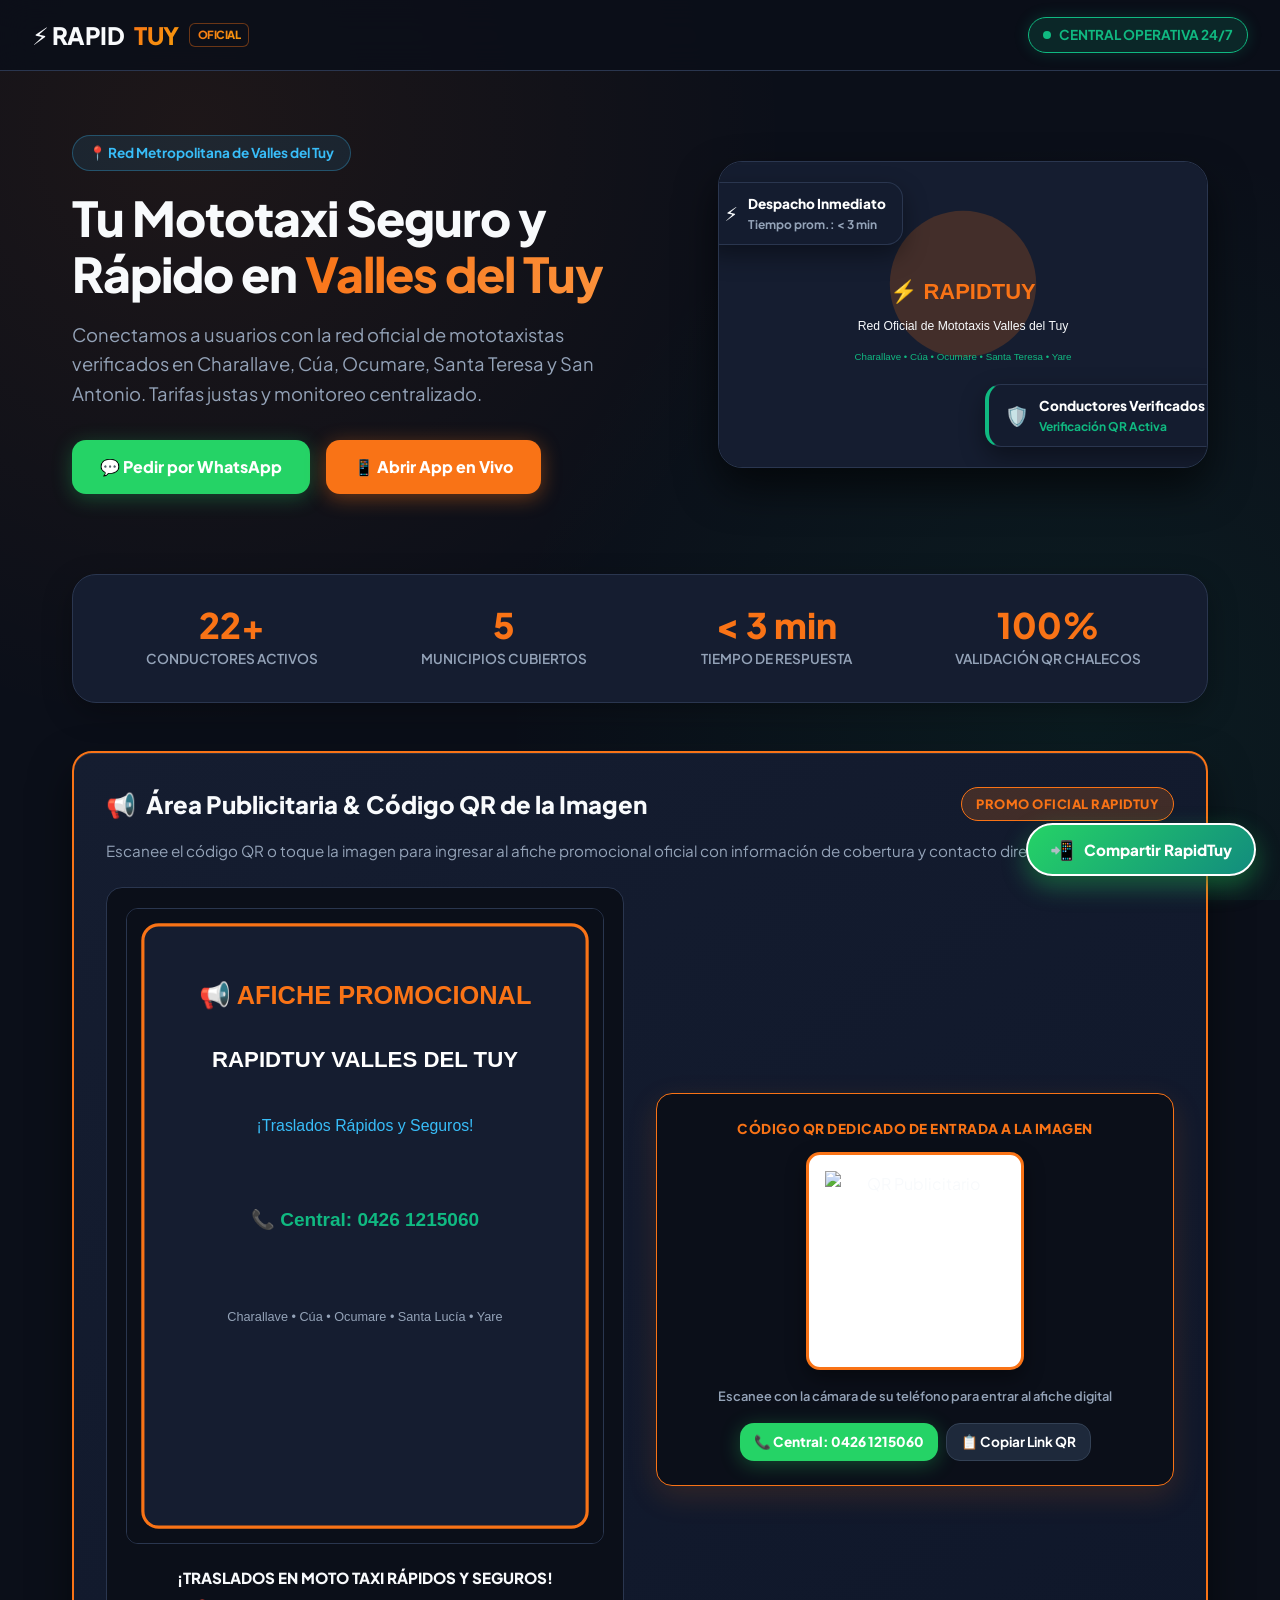
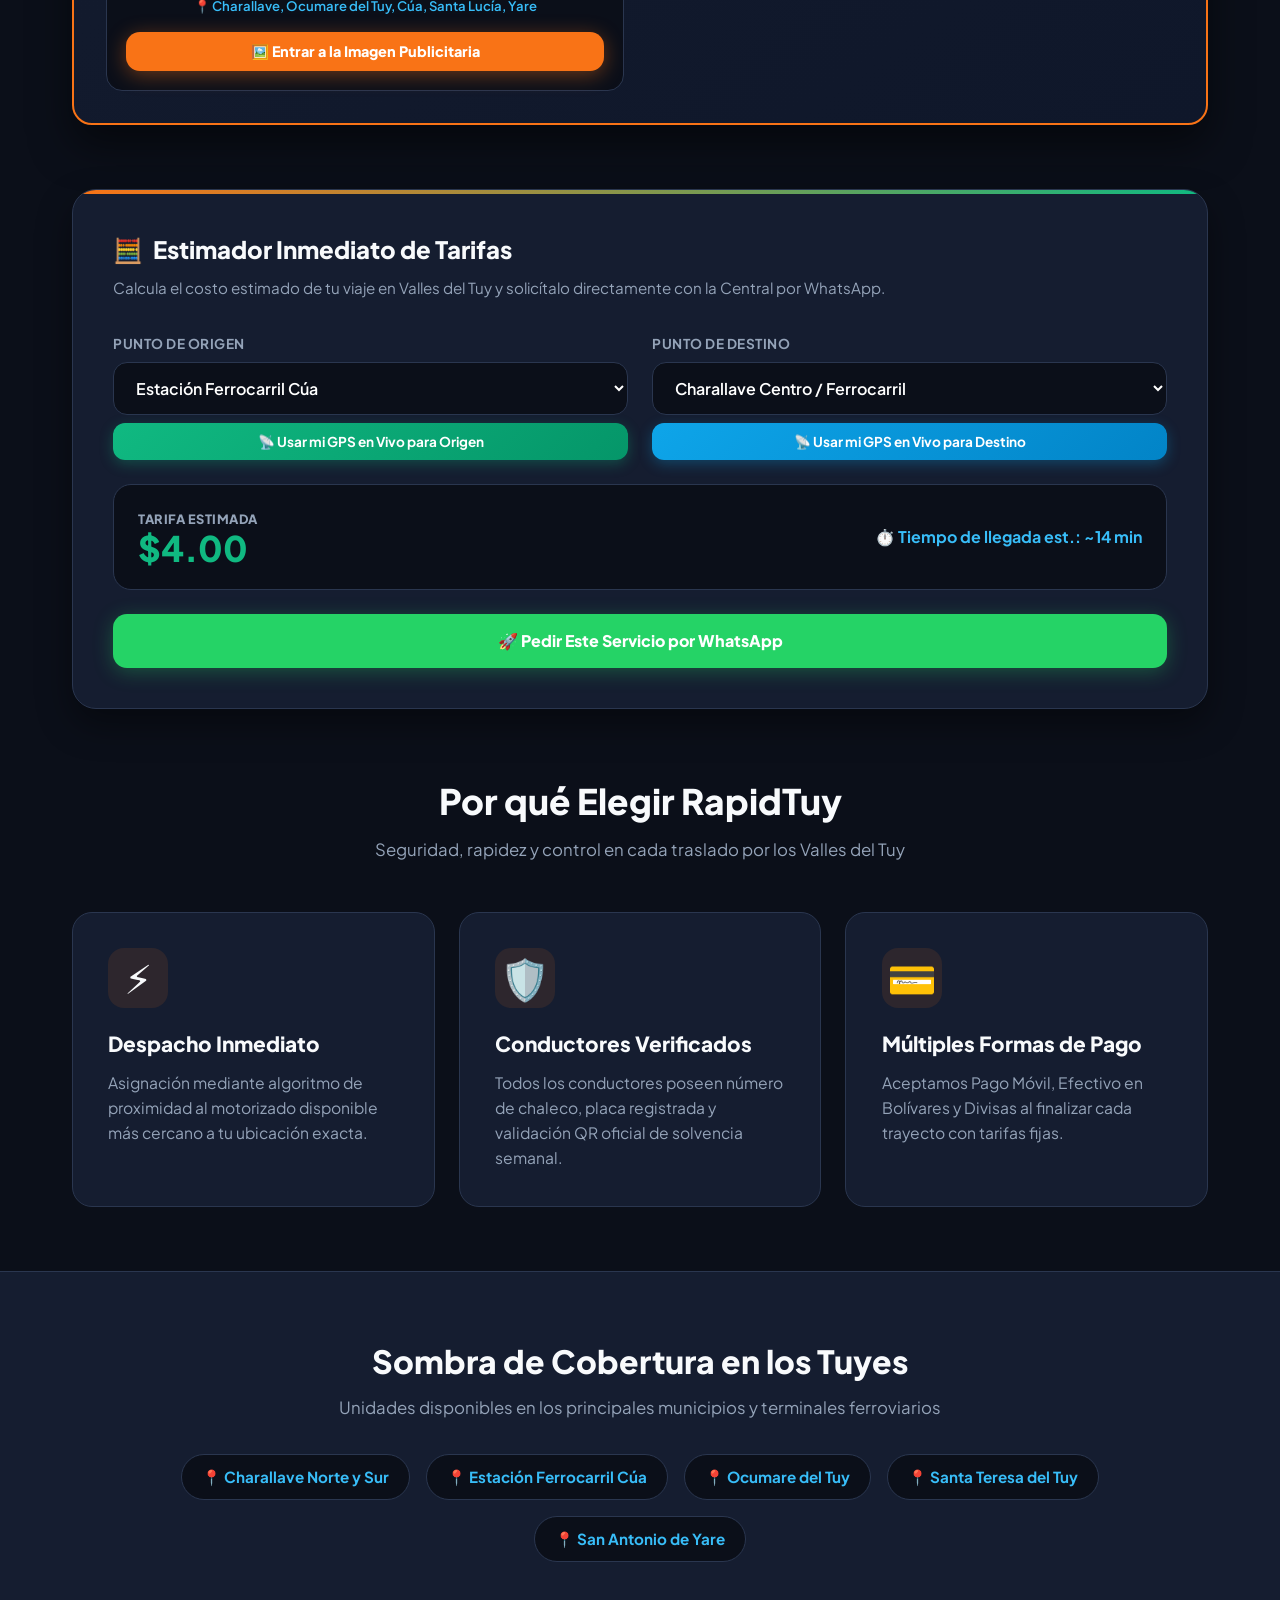
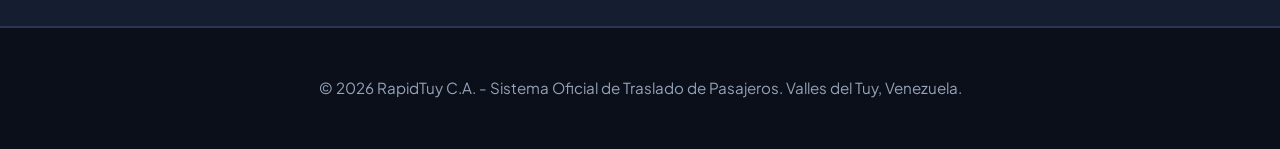
==== commit 14e2a628: "fix: improve image loading and UI structure - Add image fallback for hero banner to ensure UI stabil" ====
--- a/index.html
+++ b/index.html
@@ -769,7 +769,7 @@
 
         <div class="hero-visual">
             <div class="image-wrapper">
-                <img src="hero_banner.jpg" alt="RapidTuy Moto Taxi Valles del Tuy">
+                <img src="hero_banner.jpg" alt="RapidTuy Moto Taxi Valles del Tuy" onerror="this.onerror=null; this.src='data:image/svg+xml;utf8,<svg xmlns=\'http://www.w3.org/2000/svg\' width=\'800\' height=\'500\' viewBox=\'0 0 800 500\'><rect width=\'100%\' height=\'100%\' fill=\'%23151D30\'/><circle cx=\'400\' cy=\'200\' r=\'120\' fill=\'%23F97316\' opacity=\'0.2\'/><text x=\'50%\' y=\'45%\' font-family=\'sans-serif\' font-weight=\'bold\' font-size=\'36\' fill=\'%23F97316\' text-anchor=\'middle\'>⚡ RAPIDTUY</text><text x=\'50%\' y=\'55%\' font-family=\'sans-serif\' font-size=\'20\' fill=\'%23F8FAFC\' text-anchor=\'middle\'>Red Oficial de Mototaxis Valles del Tuy</text><text x=\'50%\' y=\'65%\' font-family=\'sans-serif\' font-size=\'16\' fill=\'%2310B981\' text-anchor=\'middle\'>Charallave • Cúa • Ocumare • Santa Teresa • Yare</text></svg>';">
                 <div class="floating-badge badge-1">
                     <span style="font-size: 1.2rem;">⚡</span>
                     <div>
@@ -827,7 +827,7 @@
             <div style="display: grid; grid-template-columns: repeat(auto-fit, minmax(280px, 1fr)); gap: 2rem; align-items: center;">
                 <!-- Promotional Image Card -->
                 <div class="promo-flyer-box">
-                    <img src="./rapidtuy_promo_flyer.jpg" alt="Folleto Promocional RapidTuy" class="promo-flyer-img" onclick="openPromoModal()">
+                    <img src="./rapidtuy_promo_flyer.jpg" alt="Folleto Promocional RapidTuy" class="promo-flyer-img" onclick="openPromoModal()" onerror="this.onerror=null; this.src='data:image/svg+xml;utf8,<svg xmlns=\'http://www.w3.org/2000/svg\' width=\'600\' height=\'800\' viewBox=\'0 0 600 800\'><rect width=\'100%\' height=\'100%\' fill=\'%230B0F19\'/><rect x=\'20\' y=\'20\' width=\'560\' height=\'760\' rx=\'20\' fill=\'%23151D30\' stroke=\'%23F97316\' stroke-width=\'4\'/><text x=\'50%\' y=\'15%\' font-family=\'sans-serif\' font-weight=\'bold\' font-size=\'32\' fill=\'%23F97316\' text-anchor=\'middle\'>📢 AFICHE PROMOCIONAL</text><text x=\'50%\' y=\'25%\' font-family=\'sans-serif\' font-weight=\'bold\' font-size=\'28\' fill=\'%23FFFFFF\' text-anchor=\'middle\'>RAPIDTUY VALLES DEL TUY</text><text x=\'50%\' y=\'35%\' font-family=\'sans-serif\' font-size=\'20\' fill=\'%2338BDF8\' text-anchor=\'middle\'>¡Traslados Rápidos y Seguros!</text><text x=\'50%\' y=\'50%\' font-family=\'sans-serif\' font-weight=\'bold\' font-size=\'24\' fill=\'%2310B981\' text-anchor=\'middle\'>📞 Central: 0426 1215060</text><text x=\'50%\' y=\'65%\' font-family=\'sans-serif\' font-size=\'16\' fill=\'%2394A3B8\' text-anchor=\'middle\'>Charallave • Cúa • Ocumare • Santa Lucía • Yare</text></svg>';">
                     <div style="margin-top: 1rem; font-weight: 800; font-size: 0.95rem; color: #F8FAFC;">
                         ¡TRASLADOS EN MOTO TAXI RÁPIDOS Y SEGUROS!
                     </div>
@@ -867,13 +867,13 @@
     </section>
 
     <!-- PROMO MODAL -->
-    <div id="promoModal" class="promo-modal-backdrop">
+    <div id="promoModal" class="promo-modal-backdrop" style="display: none;">
         <div class="promo-modal-card">
             <button onclick="closePromoModal()" class="promo-modal-close">✕</button>
             <div style="font-size: 1rem; font-weight: 800; color: var(--primary); margin-bottom: 1rem; display: flex; align-items: center; gap: 8px;">
                 📢 PUBLICIDAD OFICIAL RAPIDTUY
             </div>
-            <img src="./rapidtuy_promo_flyer.jpg" alt="Folleto Promocional RapidTuy Grande" style="width: 100%; border-radius: 12px; border: 1px solid #2A364F;">
+            <img src="./rapidtuy_promo_flyer.jpg" alt="Folleto Promocional RapidTuy Grande" style="width: 100%; border-radius: 12px; border: 1px solid #2A364F;" onerror="this.onerror=null; this.src='data:image/svg+xml;utf8,<svg xmlns=\'http://www.w3.org/2000/svg\' width=\'600\' height=\'800\' viewBox=\'0 0 600 800\'><rect width=\'100%\' height=\'100%\' fill=\'%230B0F19\'/><rect x=\'20\' y=\'20\' width=\'560\' height=\'760\' rx=\'20\' fill=\'%23151D30\' stroke=\'%23F97316\' stroke-width=\'4\'/><text x=\'50%\' y=\'15%\' font-family=\'sans-serif\' font-weight=\'bold\' font-size=\'32\' fill=\'%23F97316\' text-anchor=\'middle\'>📢 AFICHE PROMOCIONAL</text><text x=\'50%\' y=\'25%\' font-family=\'sans-serif\' font-weight=\'bold\' font-size=\'28\' fill=\'%23FFFFFF\' text-anchor=\'middle\'>RAPIDTUY VALLES DEL TUY</text><text x=\'50%\' y=\'35%\' font-family=\'sans-serif\' font-size=\'20\' fill=\'%2338BDF8\' text-anchor=\'middle\'>¡Traslados Rápidos y Seguros!</text><text x=\'50%\' y=\'50%\' font-family=\'sans-serif\' font-weight=\'bold\' font-size=\'24\' fill=\'%2310B981\' text-anchor=\'middle\'>📞 Central: 0426 1215060</text><text x=\'50%\' y=\'65%\' font-family=\'sans-serif\' font-size=\'16\' fill=\'%2394A3B8\' text-anchor=\'middle\'>Charallave • Cúa • Ocumare • Santa Lucía • Yare</text></svg>';">
             <div style="margin-top: 1rem; text-align: center; background: #151D30; padding: 1rem; border-radius: 12px; border: 1px solid #2A364F;">
                 <div style="font-weight: 800; color: white; font-size: 0.95rem;">¡TRASLADOS EN MOTO TAXI RÁPIDOS Y SEGUROS!</div>
                 <div style="font-size: 0.85rem; color: var(--accent-blue); margin-top: 4px; font-weight: 600;">Charallave, Ocumare del Tuy, Cúa, Santa Lucía, Yare</div>
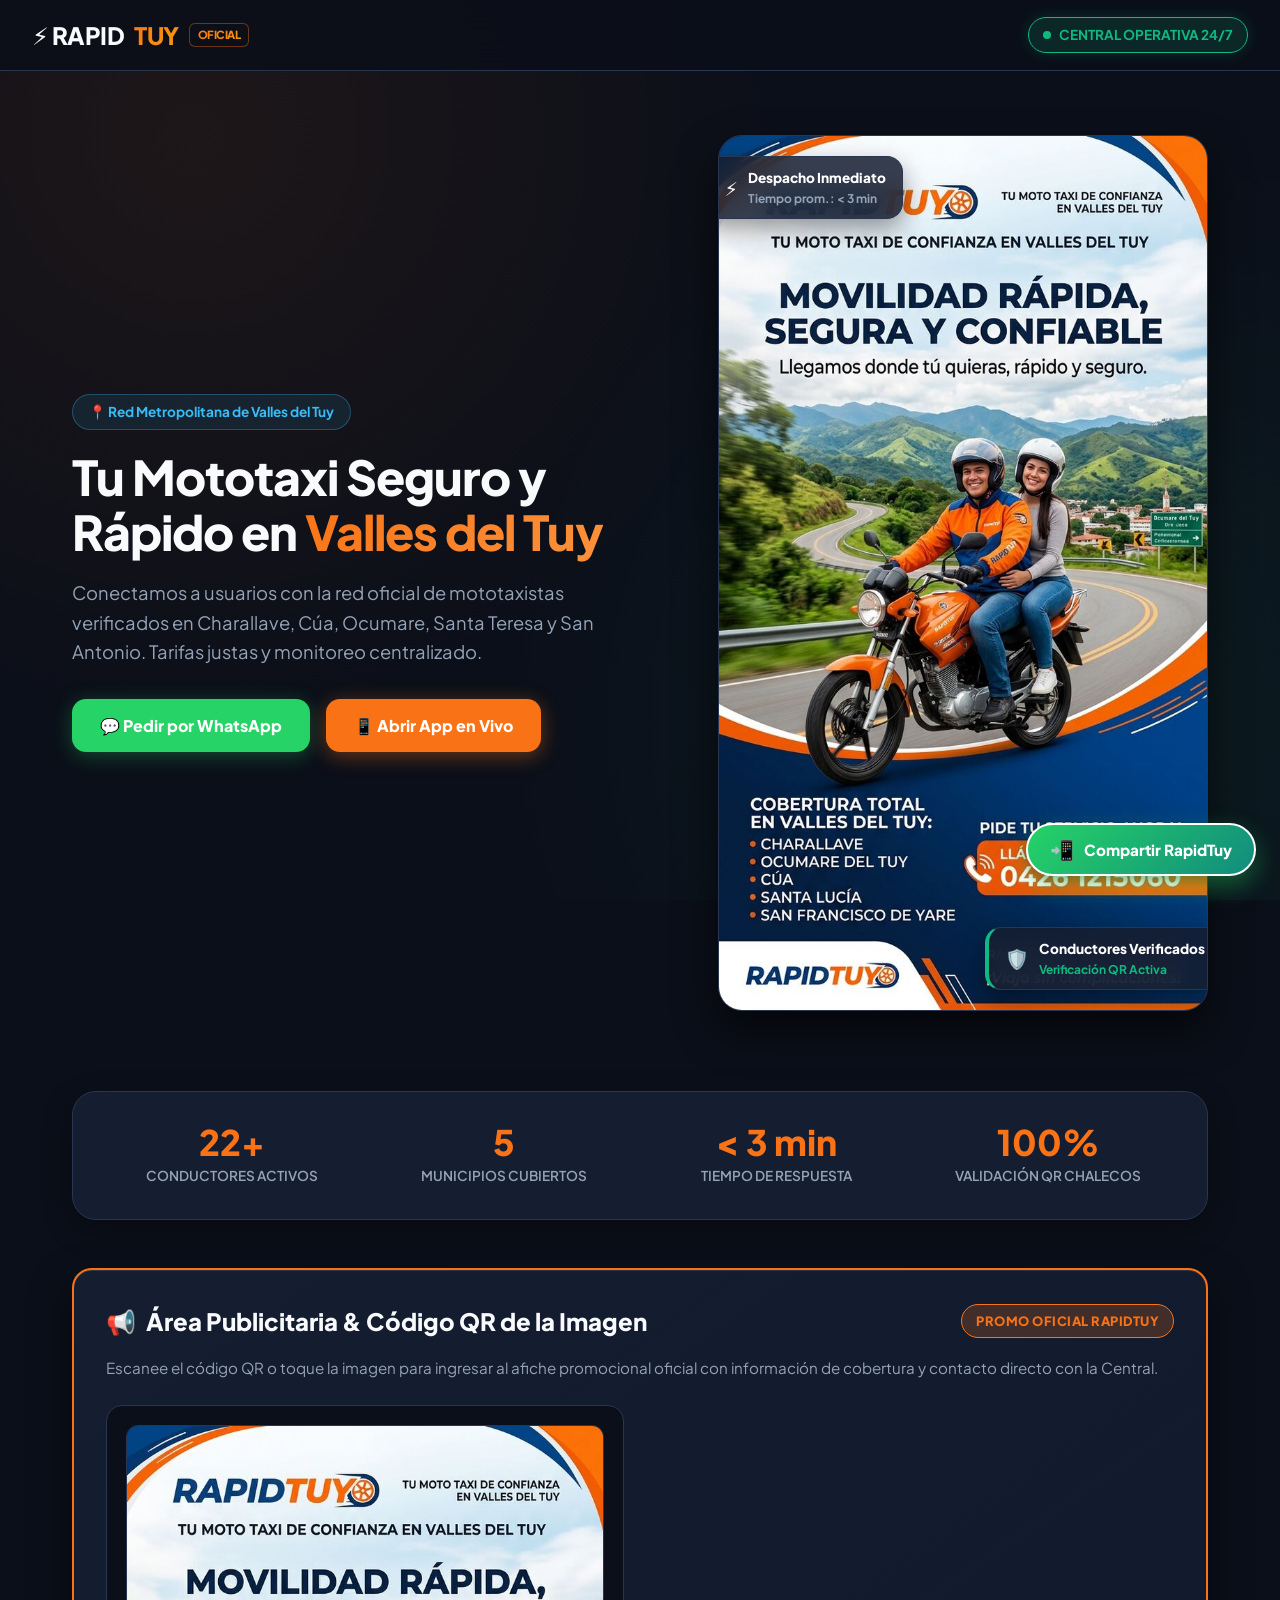
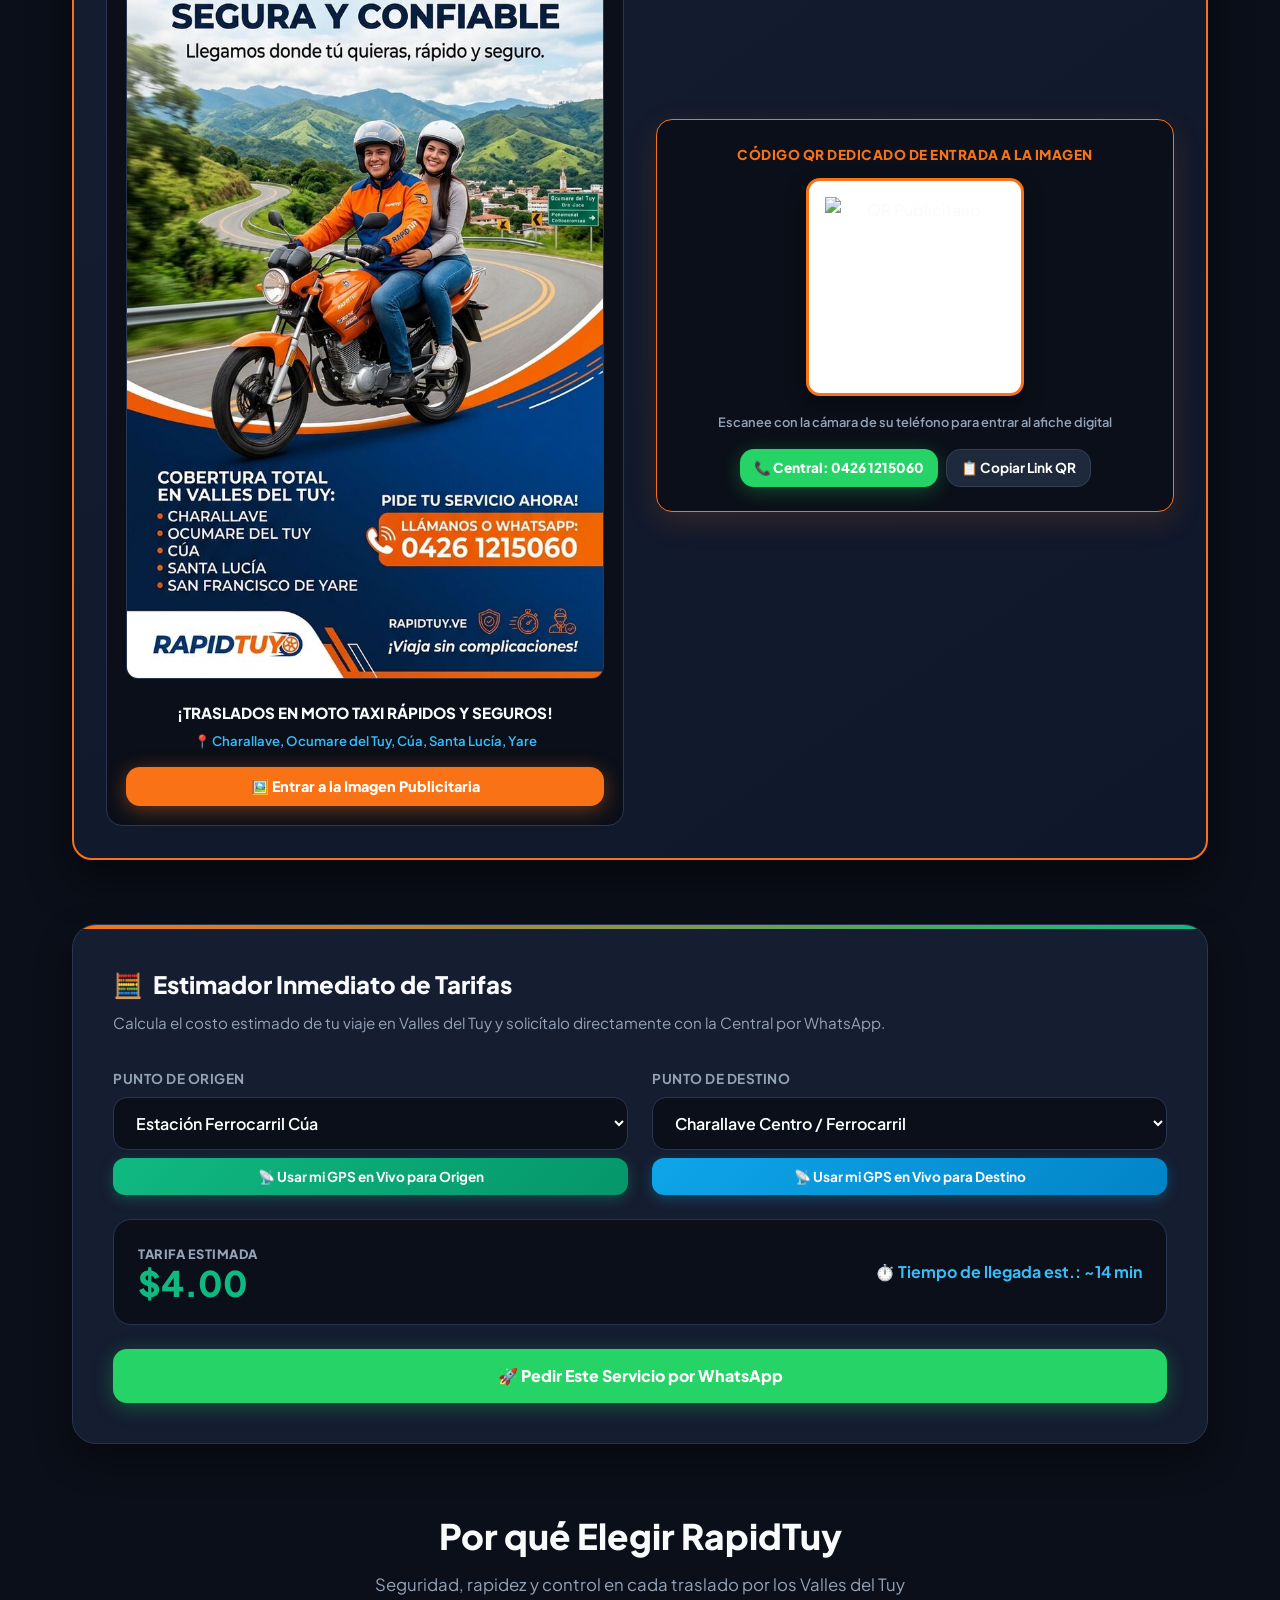
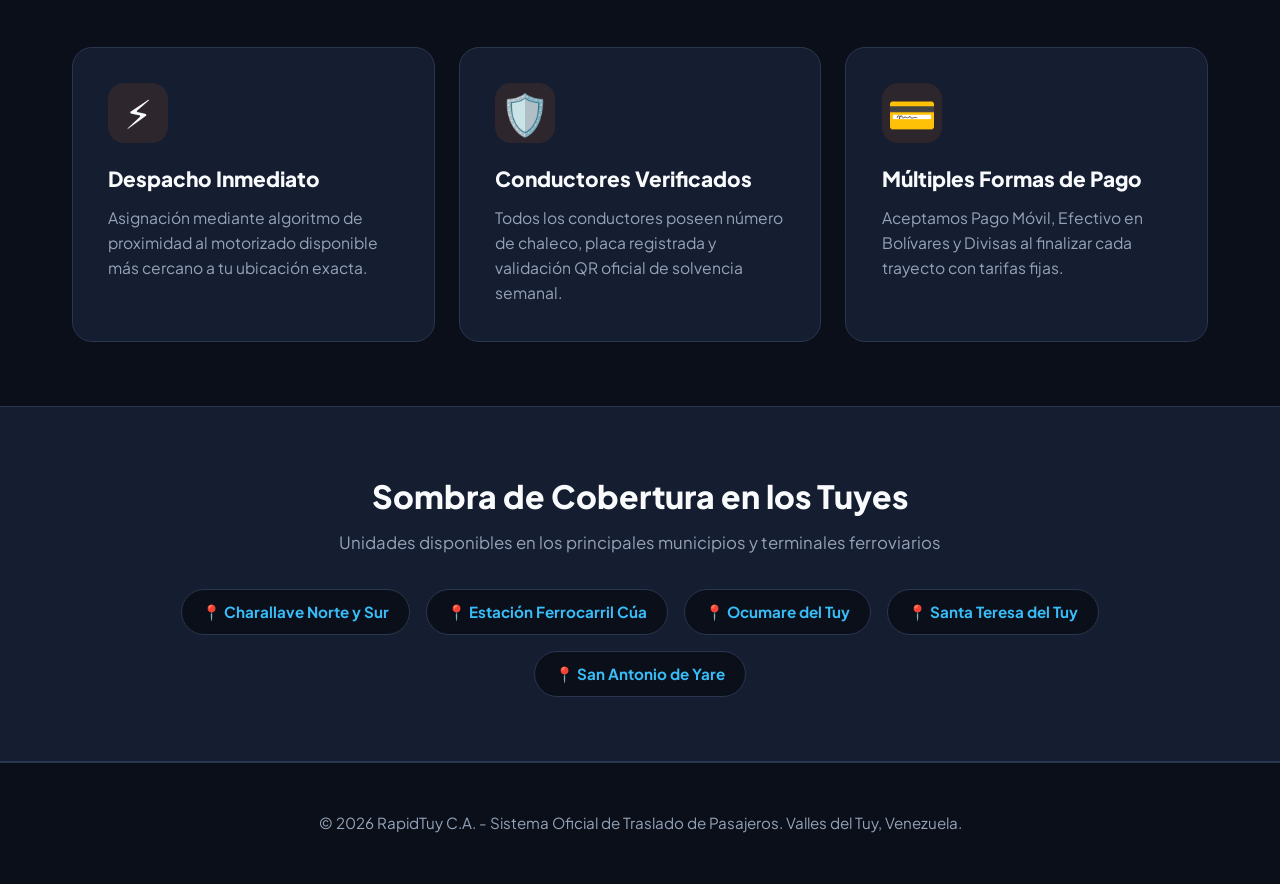
==== commit 21272e4b: "feat: add promotional QR and modal deep linking Implement automated QR generation for the promotiona" ====
--- a/index.html
+++ b/index.html
@@ -769,7 +769,7 @@
 
         <div class="hero-visual">
             <div class="image-wrapper">
-                <img src="hero_banner.jpg" alt="RapidTuy Moto Taxi Valles del Tuy" onerror="this.onerror=null; this.src='data:image/svg+xml;utf8,<svg xmlns=\'http://www.w3.org/2000/svg\' width=\'800\' height=\'500\' viewBox=\'0 0 800 500\'><rect width=\'100%\' height=\'100%\' fill=\'%23151D30\'/><circle cx=\'400\' cy=\'200\' r=\'120\' fill=\'%23F97316\' opacity=\'0.2\'/><text x=\'50%\' y=\'45%\' font-family=\'sans-serif\' font-weight=\'bold\' font-size=\'36\' fill=\'%23F97316\' text-anchor=\'middle\'>⚡ RAPIDTUY</text><text x=\'50%\' y=\'55%\' font-family=\'sans-serif\' font-size=\'20\' fill=\'%23F8FAFC\' text-anchor=\'middle\'>Red Oficial de Mototaxis Valles del Tuy</text><text x=\'50%\' y=\'65%\' font-family=\'sans-serif\' font-size=\'16\' fill=\'%2310B981\' text-anchor=\'middle\'>Charallave • Cúa • Ocumare • Santa Teresa • Yare</text></svg>';">
+                <img src="[data-uri]" alt="RapidTuy Moto Taxi Valles del Tuy" onerror="this.onerror=null; this.src='data:image/svg+xml;utf8,<svg xmlns=\'http://www.w3.org/2000/svg\' width=\'800\' height=\'500\' viewBox=\'0 0 800 500\'><rect width=\'100%\' height=\'100%\' fill=\'%23151D30\'/><circle cx=\'400\' cy=\'200\' r=\'120\' fill=\'%23F97316\' opacity=\'0.2\'/><text x=\'50%\' y=\'45%\' font-family=\'sans-serif\' font-weight=\'bold\' font-size=\'36\' fill=\'%23F97316\' text-anchor=\'middle\'>⚡ RAPIDTUY</text><text x=\'50%\' y=\'55%\' font-family=\'sans-serif\' font-size=\'20\' fill=\'%23F8FAFC\' text-anchor=\'middle\'>Red Oficial de Mototaxis Valles del Tuy</text><text x=\'50%\' y=\'65%\' font-family=\'sans-serif\' font-size=\'16\' fill=\'%2310B981\' text-anchor=\'middle\'>Charallave • Cúa • Ocumare • Santa Teresa • Yare</text></svg>';">
                 <div class="floating-badge badge-1">
                     <span style="font-size: 1.2rem;">⚡</span>
                     <div>
@@ -827,7 +827,7 @@
             <div style="display: grid; grid-template-columns: repeat(auto-fit, minmax(280px, 1fr)); gap: 2rem; align-items: center;">
                 <!-- Promotional Image Card -->
                 <div class="promo-flyer-box">
-                    <img src="./rapidtuy_promo_flyer.jpg" alt="Folleto Promocional RapidTuy" class="promo-flyer-img" onclick="openPromoModal()" onerror="this.onerror=null; this.src='data:image/svg+xml;utf8,<svg xmlns=\'http://www.w3.org/2000/svg\' width=\'600\' height=\'800\' viewBox=\'0 0 600 800\'><rect width=\'100%\' height=\'100%\' fill=\'%230B0F19\'/><rect x=\'20\' y=\'20\' width=\'560\' height=\'760\' rx=\'20\' fill=\'%23151D30\' stroke=\'%23F97316\' stroke-width=\'4\'/><text x=\'50%\' y=\'15%\' font-family=\'sans-serif\' font-weight=\'bold\' font-size=\'32\' fill=\'%23F97316\' text-anchor=\'middle\'>📢 AFICHE PROMOCIONAL</text><text x=\'50%\' y=\'25%\' font-family=\'sans-serif\' font-weight=\'bold\' font-size=\'28\' fill=\'%23FFFFFF\' text-anchor=\'middle\'>RAPIDTUY VALLES DEL TUY</text><text x=\'50%\' y=\'35%\' font-family=\'sans-serif\' font-size=\'20\' fill=\'%2338BDF8\' text-anchor=\'middle\'>¡Traslados Rápidos y Seguros!</text><text x=\'50%\' y=\'50%\' font-family=\'sans-serif\' font-weight=\'bold\' font-size=\'24\' fill=\'%2310B981\' text-anchor=\'middle\'>📞 Central: 0426 1215060</text><text x=\'50%\' y=\'65%\' font-family=\'sans-serif\' font-size=\'16\' fill=\'%2394A3B8\' text-anchor=\'middle\'>Charallave • Cúa • Ocumare • Santa Lucía • Yare</text></svg>';">
+                    <img src="[data-uri]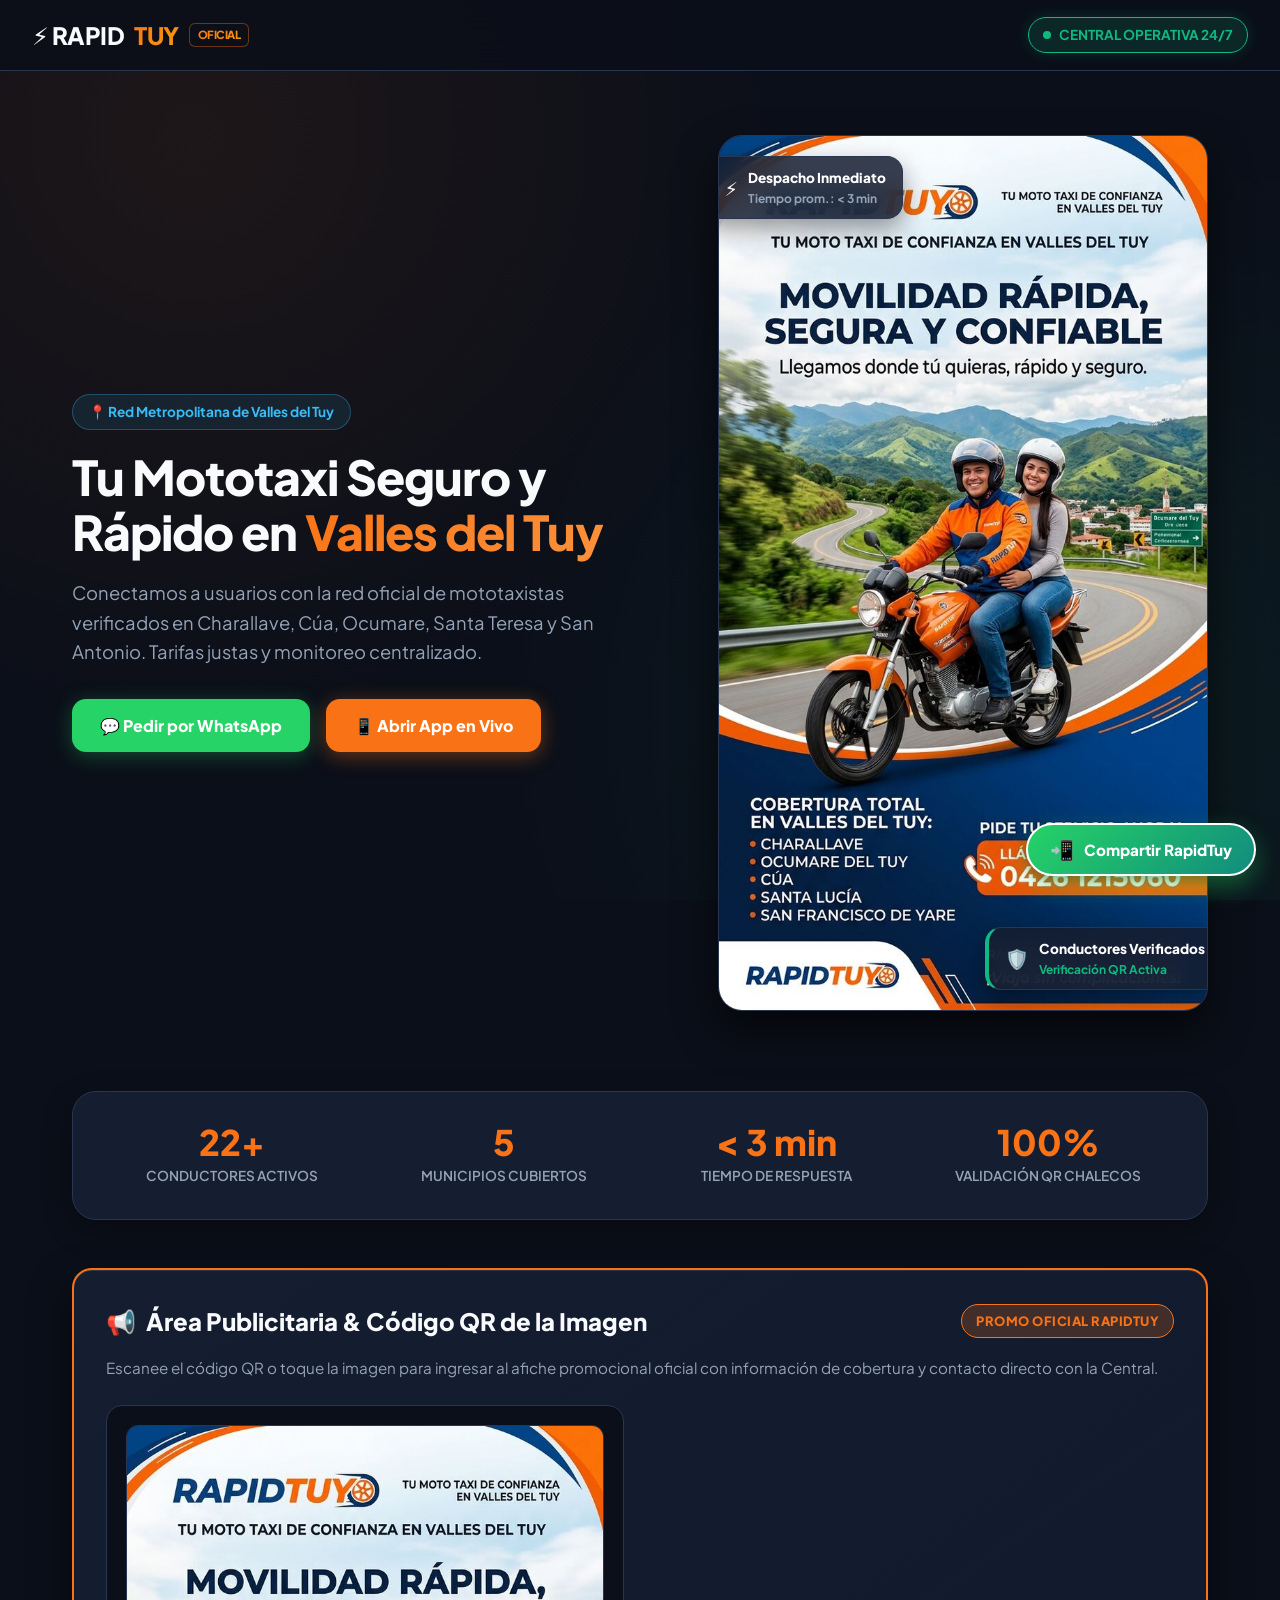
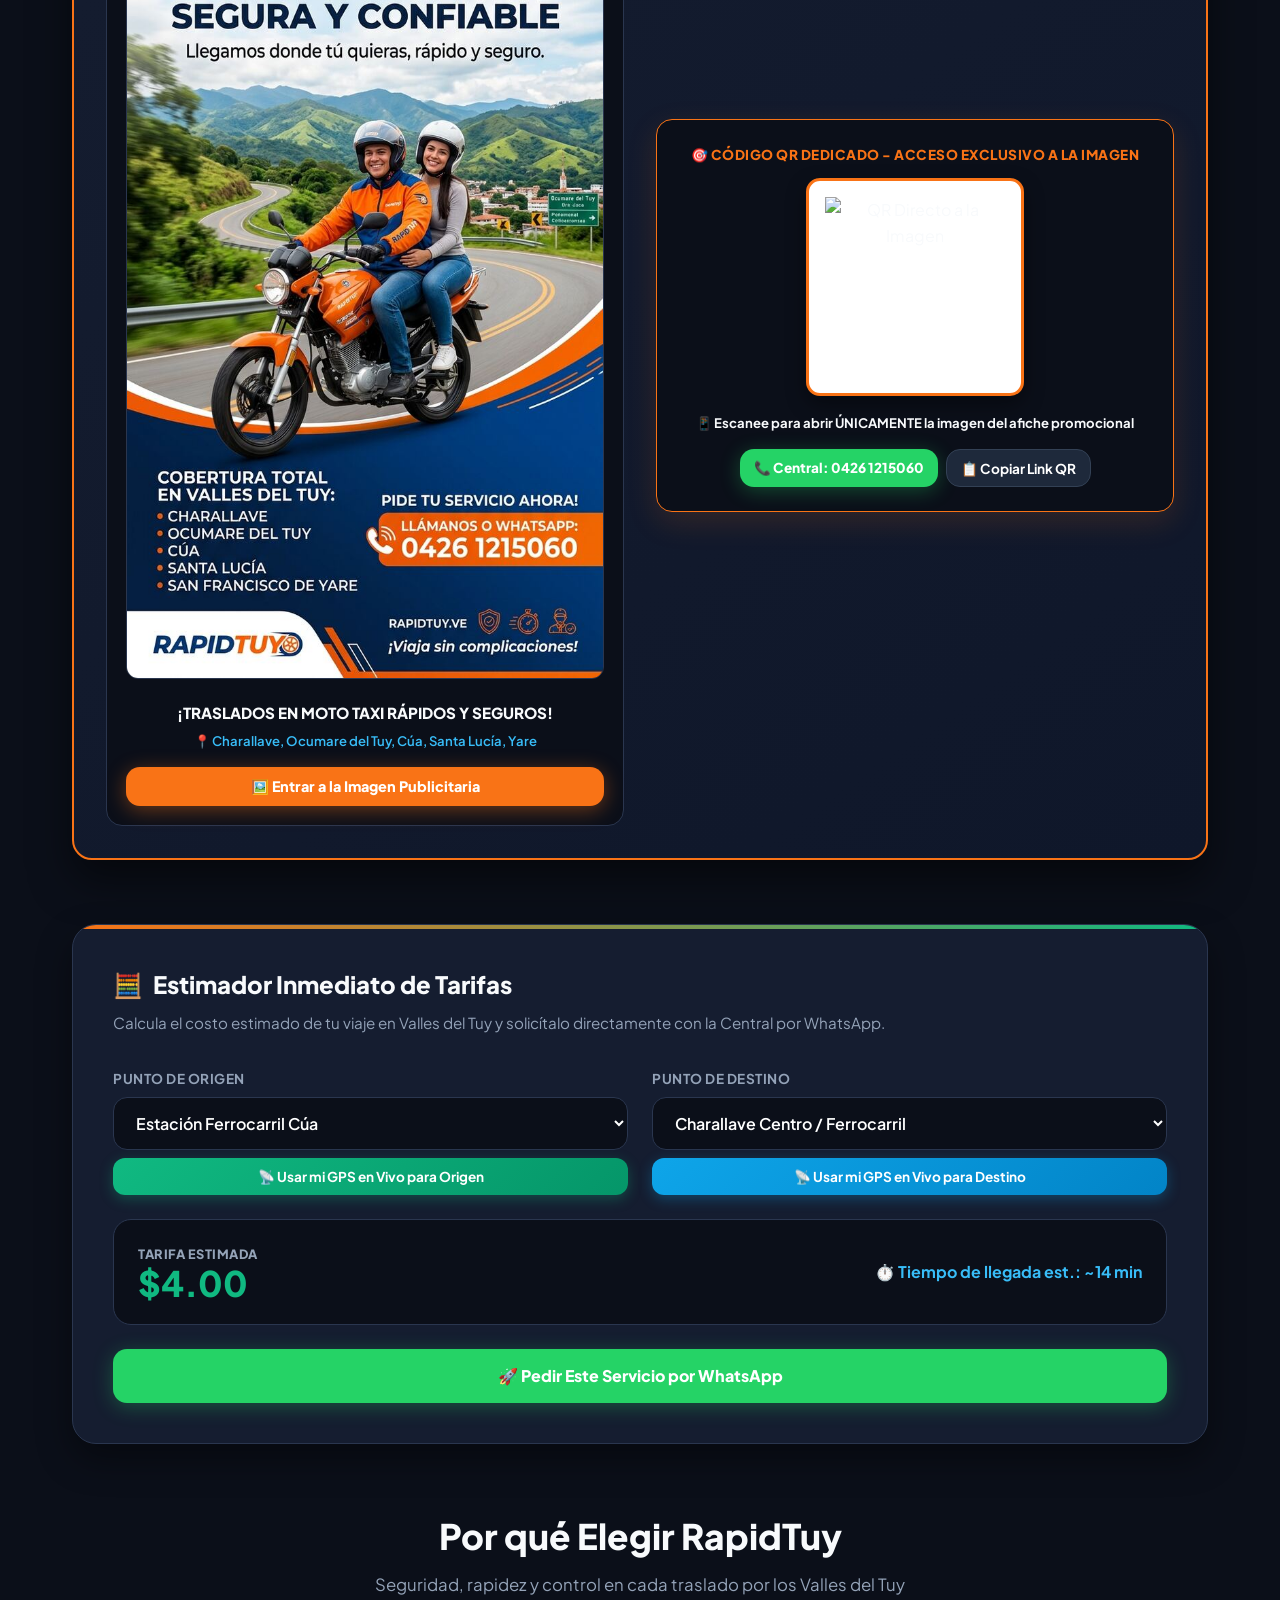
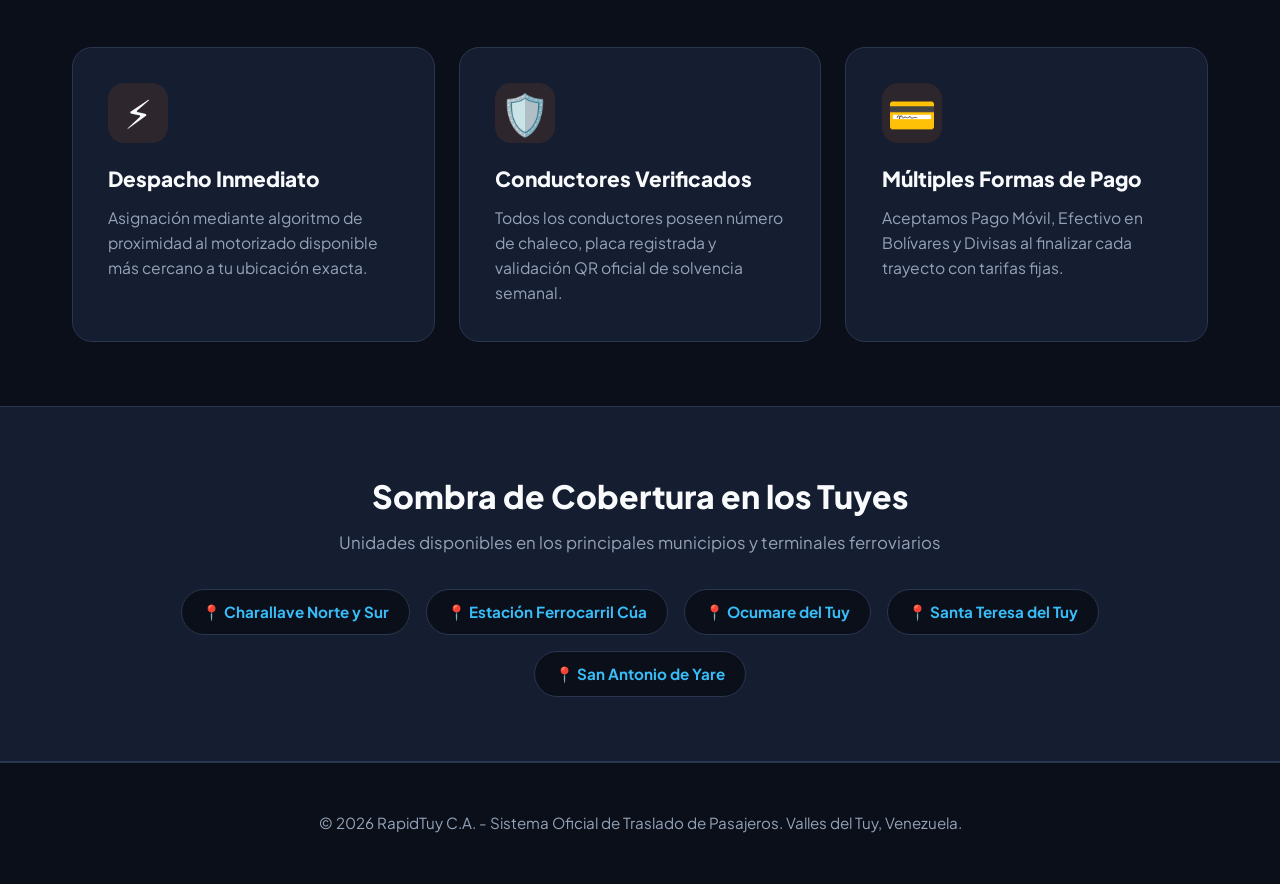
==== commit 4027c04c: "feat: optimize promotional image access via QR Update QR generator to link directly to the image fil" ====
--- a/index.html
+++ b/index.html
@@ -842,15 +842,15 @@
                 <!-- QR Generator Card for Image Access -->
                 <div class="promo-qr-box">
                     <div style="font-weight: 800; font-size: 0.85rem; color: var(--primary); letter-spacing: 0.5px; margin-bottom: 0.8rem; text-transform: uppercase;">
-                        CÓDIGO QR DEDICADO DE ENTRADA A LA IMAGEN
+                        🎯 CÓDIGO QR DEDICADO - ACCESO EXCLUSIVO A LA IMAGEN
                     </div>
                     
-                    <div class="promo-qr-container" onclick="openPromoModal()">
-                        <img id="advertisingQrImg" src="https://api.qrserver.com/v1/create-qr-code/?size=200x200&data=https://ais-pre-k7q6427t2vsl3nsbjp7e4k-437635375840.us-west2.run.app" alt="QR Publicitario" style="width: 180px; height: 180px; display: block;">
+                    <div class="promo-qr-container" onclick="window.open('./rapidtuy_promo_flyer.jpg', '_blank')">
+                        <img id="advertisingQrImg" src="https://api.qrserver.com/v1/create-qr-code/?size=300x300&data=https://ais-pre-k7q6427t2vsl3nsbjp7e4k-437635375840.us-west2.run.app/rapidtuy_promo_flyer.jpg" alt="QR Directo a la Imagen" style="width: 180px; height: 180px; display: block;">
                     </div>
 
-                    <div style="margin-top: 1rem; font-size: 0.8rem; color: var(--text-muted); font-weight: 600;">
-                        Escanee con la cámara de su teléfono para entrar al afiche digital
+                    <div style="margin-top: 1rem; font-size: 0.82rem; color: #F8FAFC; font-weight: 700;">
+                        📱 Escanee para abrir ÚNICAMENTE la imagen del afiche promocional
                     </div>
 
                     <div style="margin-top: 1rem; display: flex; gap: 0.5rem; justify-content: center; flex-wrap: wrap;">
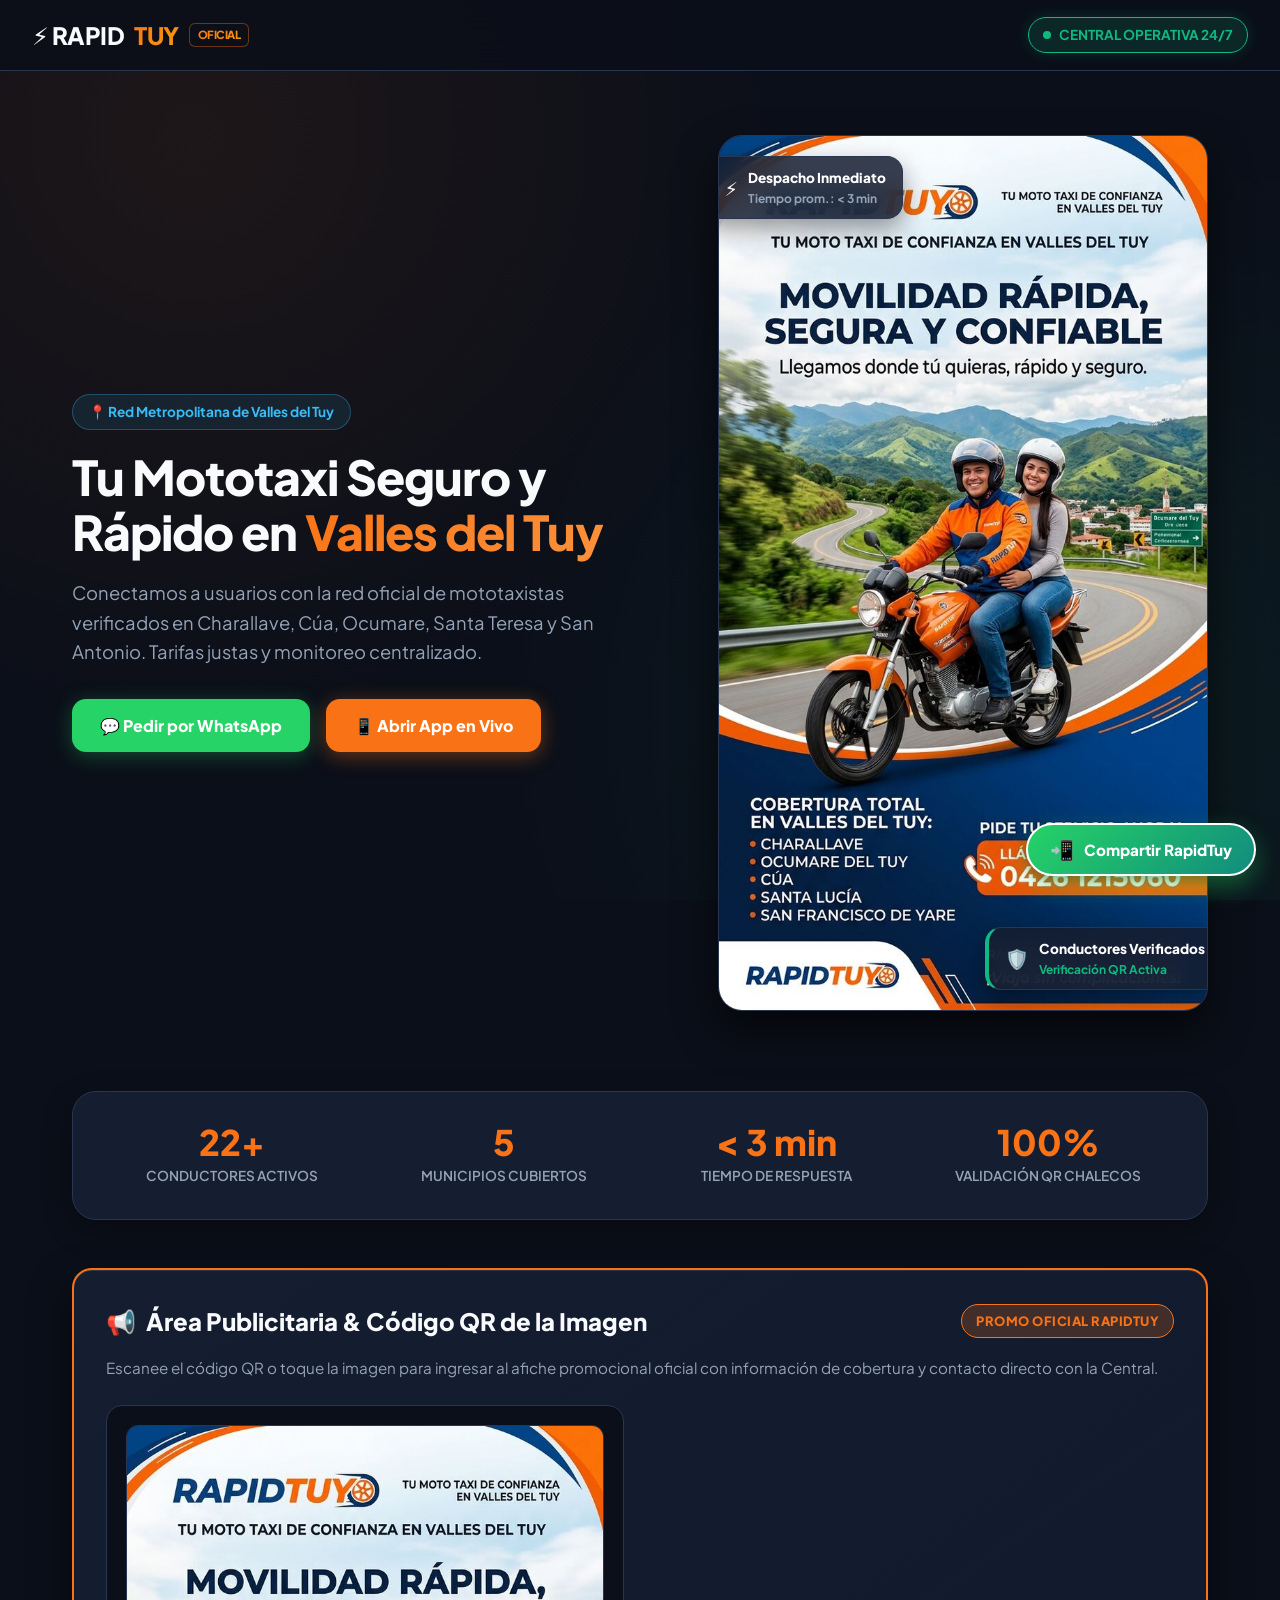
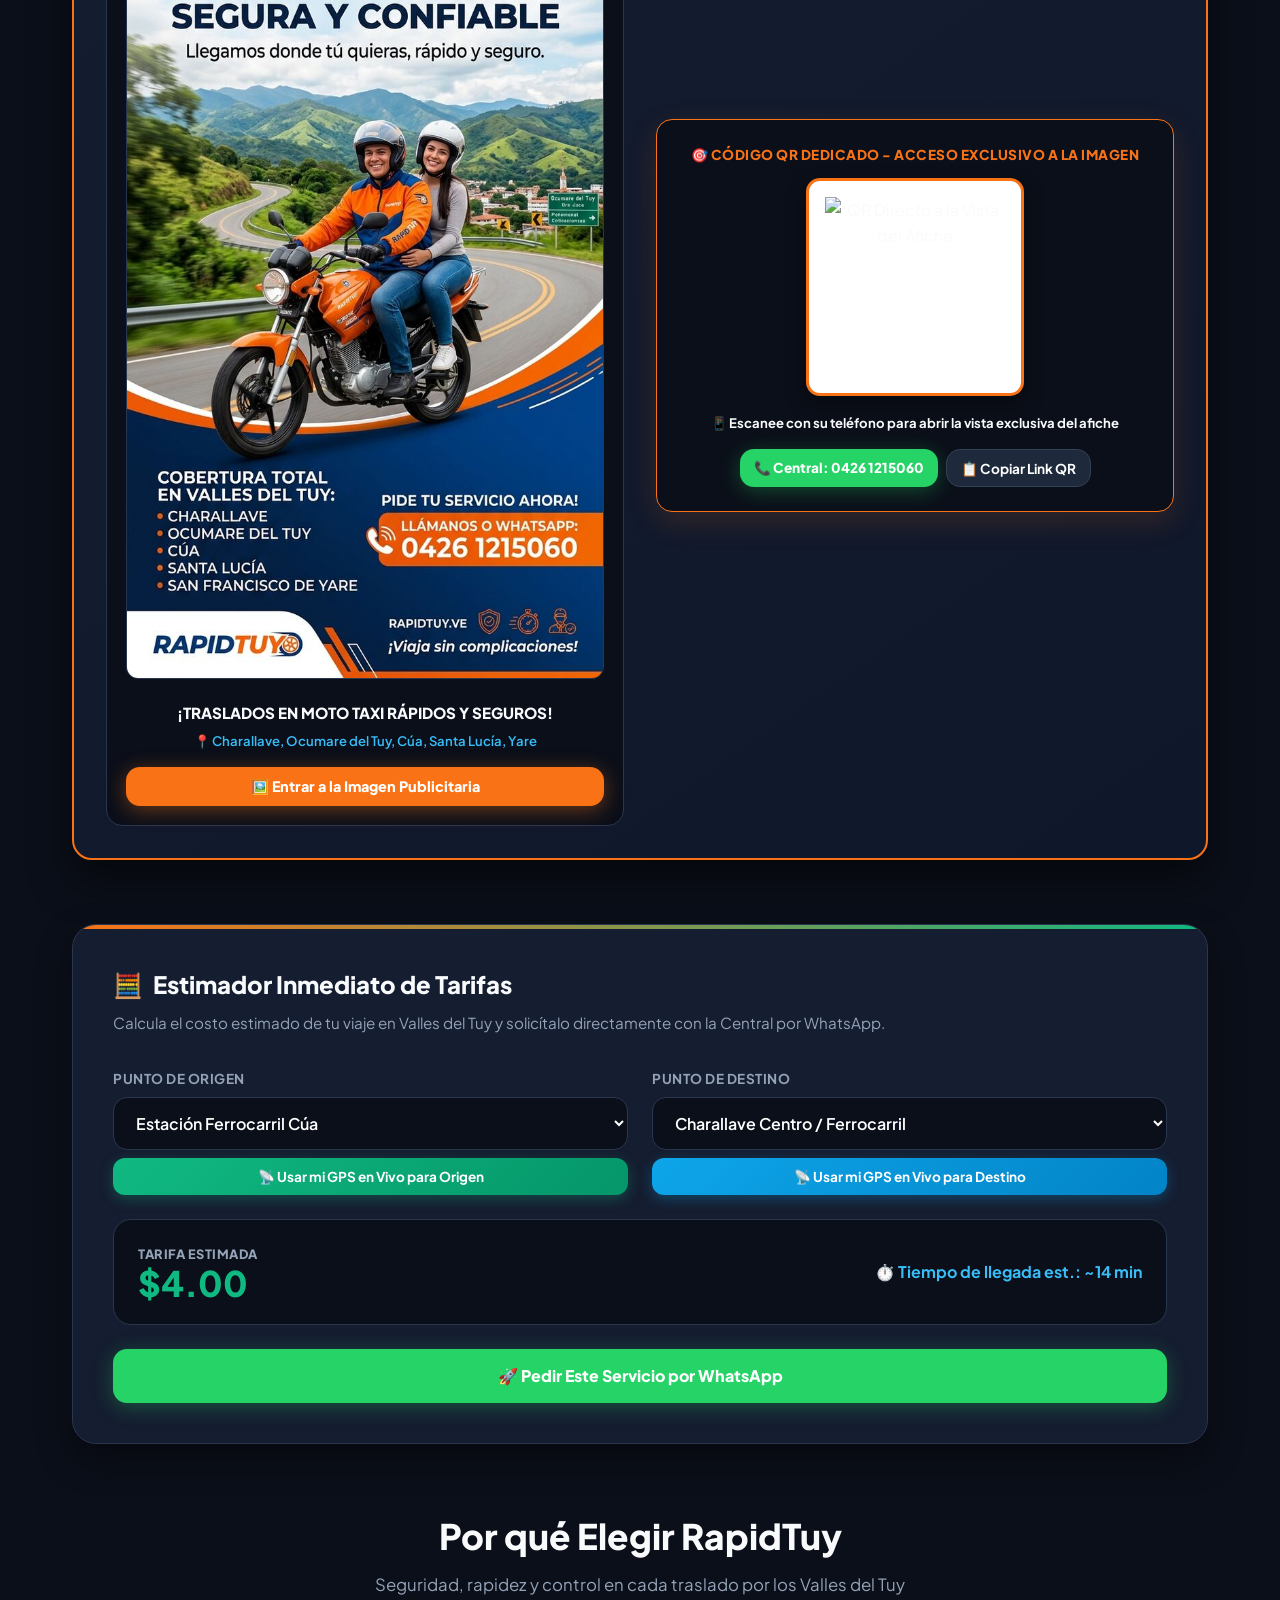
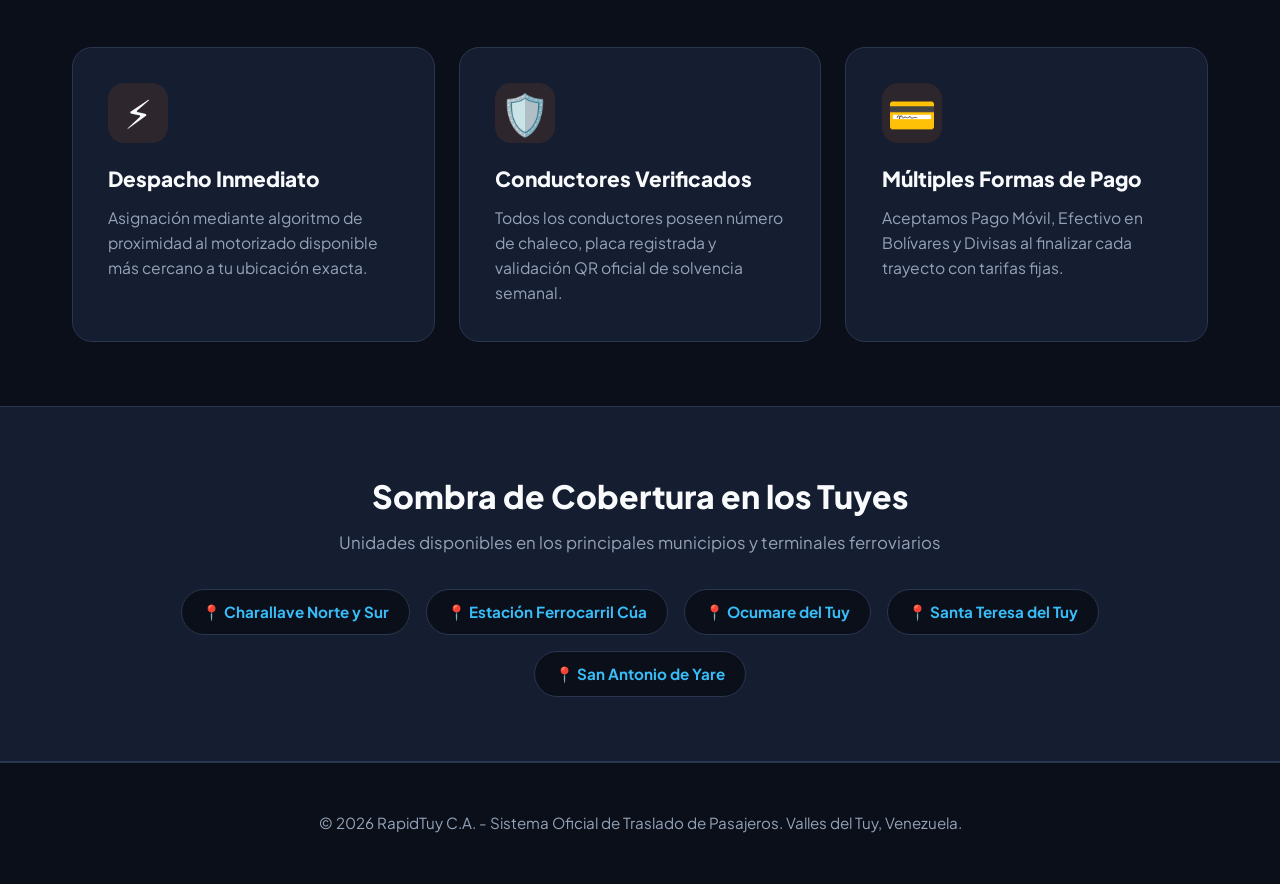
==== commit 64fa4384: "refactor: update flyer access to web page Transition from direct image links to a structured HTML fl" ====
--- a/index.html
+++ b/index.html
@@ -845,12 +845,12 @@
                         🎯 CÓDIGO QR DEDICADO - ACCESO EXCLUSIVO A LA IMAGEN
                     </div>
                     
-                    <div class="promo-qr-container" onclick="window.open('./rapidtuy_promo_flyer.jpg', '_blank')">
-                        <img id="advertisingQrImg" src="https://api.qrserver.com/v1/create-qr-code/?size=300x300&data=https://ais-pre-k7q6427t2vsl3nsbjp7e4k-437635375840.us-west2.run.app/rapidtuy_promo_flyer.jpg" alt="QR Directo a la Imagen" style="width: 180px; height: 180px; display: block;">
+                    <div class="promo-qr-container" onclick="window.open('./flyer.html', '_blank')">
+                        <img id="advertisingQrImg" src="https://api.qrserver.com/v1/create-qr-code/?size=300x300&data=https://ais-pre-k7q6427t2vsl3nsbjp7e4k-437635375840.us-west2.run.app/flyer.html" alt="QR Directo a la Vista del Afiche" style="width: 180px; height: 180px; display: block;">
                     </div>
 
                     <div style="margin-top: 1rem; font-size: 0.82rem; color: #F8FAFC; font-weight: 700;">
-                        📱 Escanee para abrir ÚNICAMENTE la imagen del afiche promocional
+                        📱 Escanee con su teléfono para abrir la vista exclusiva del afiche
                     </div>
 
                     <div style="margin-top: 1rem; display: flex; gap: 0.5rem; justify-content: center; flex-wrap: wrap;">
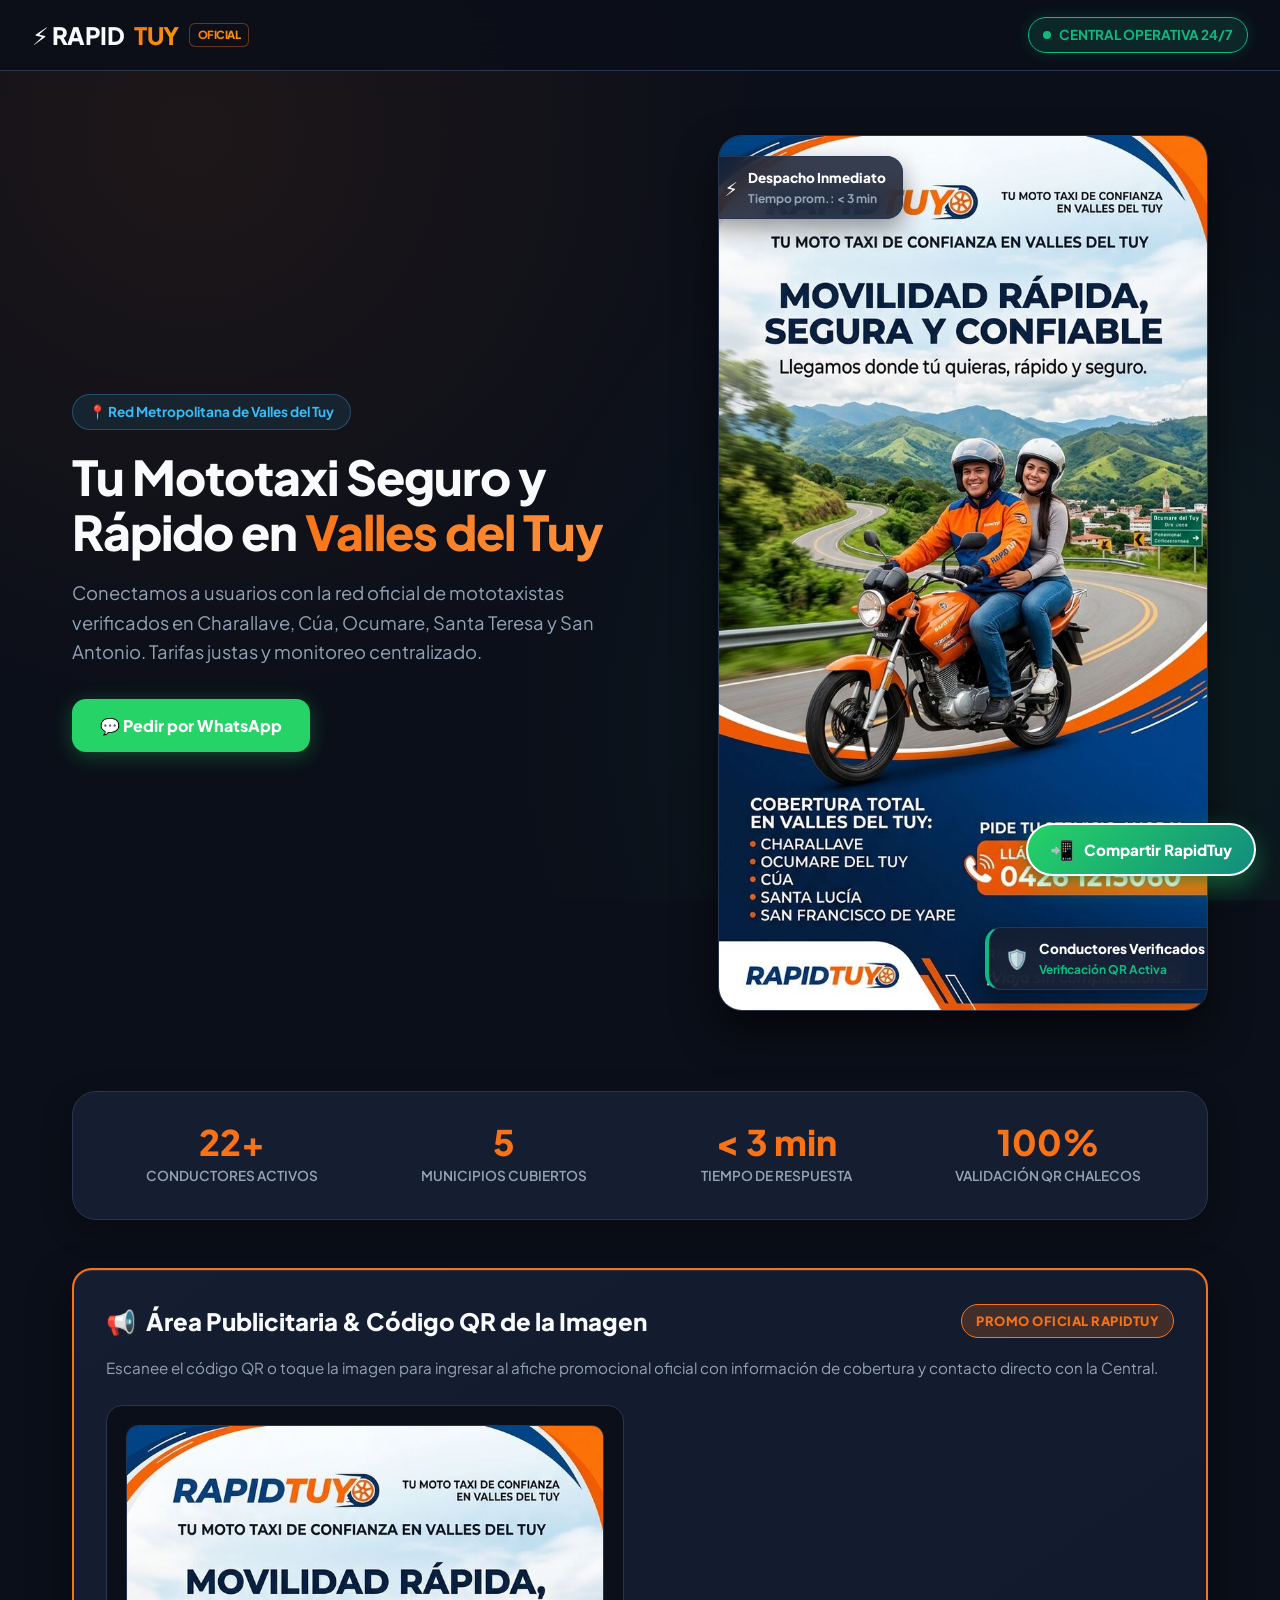
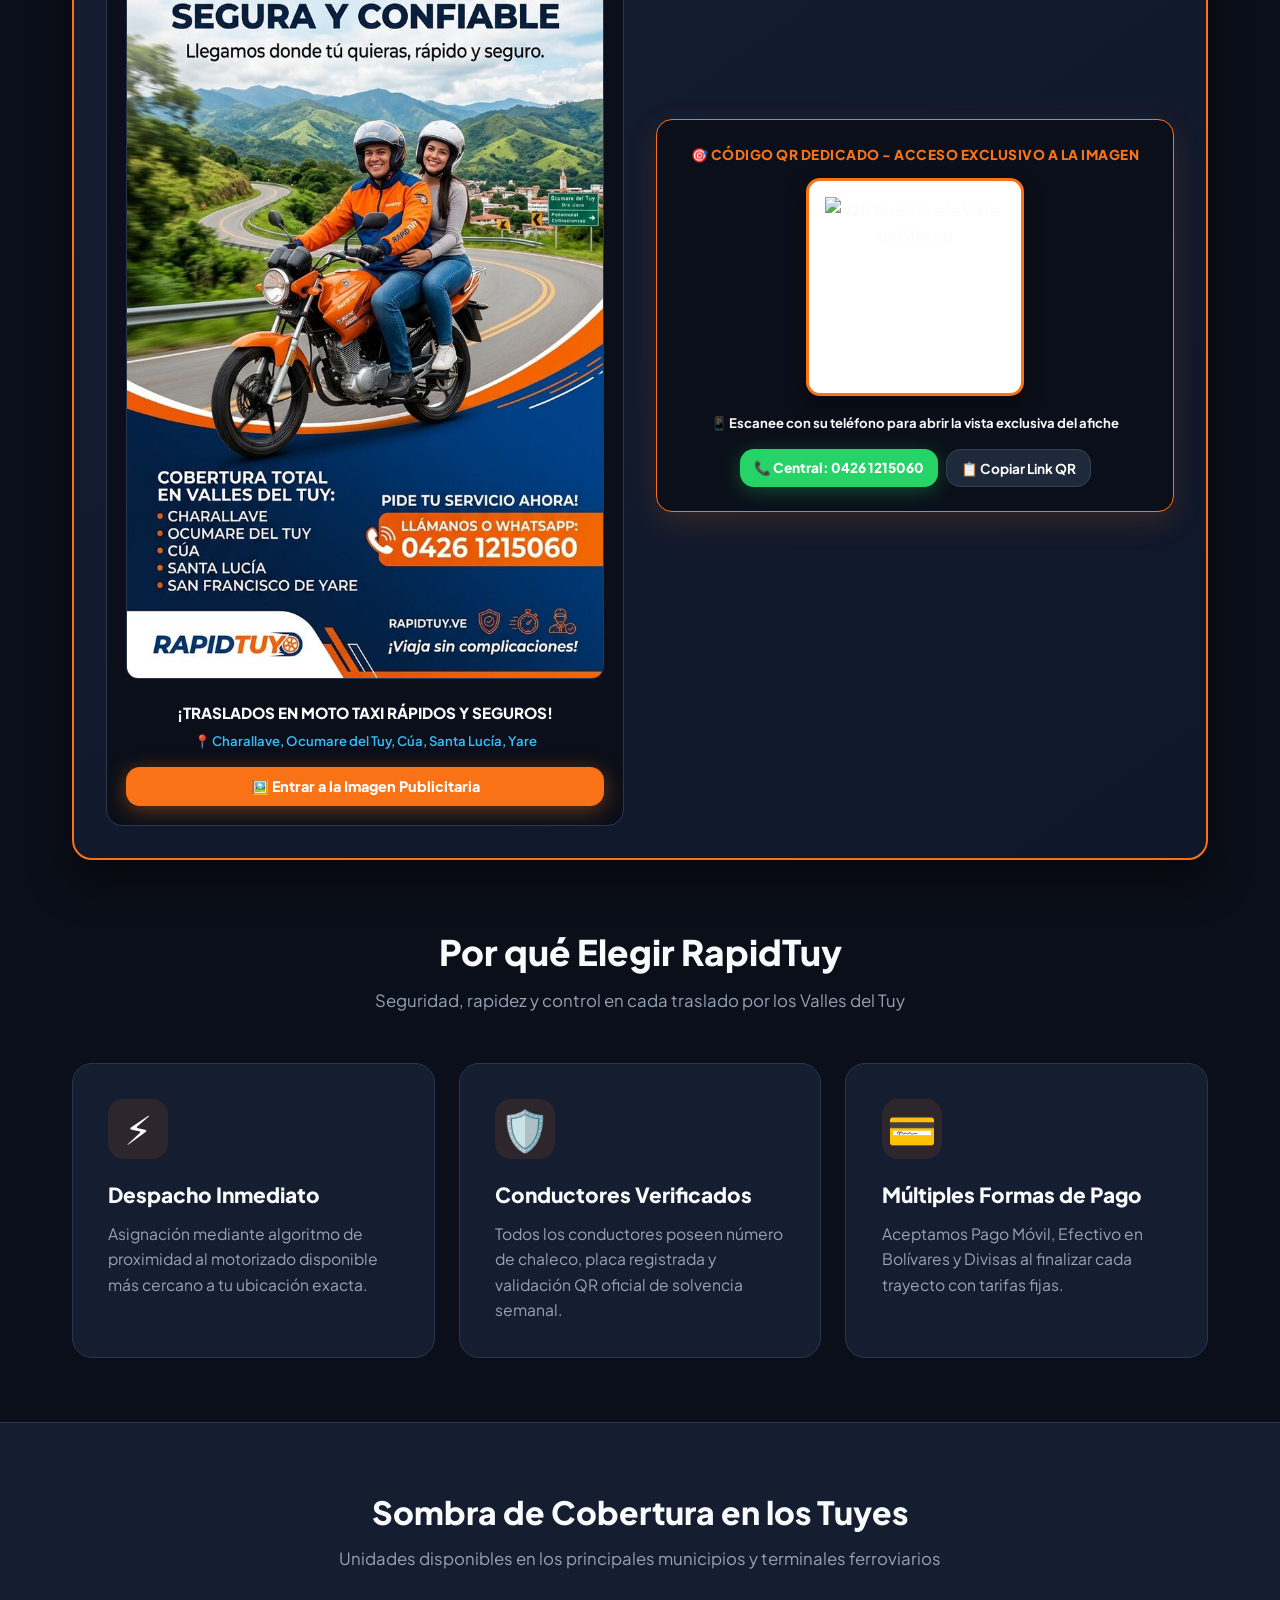
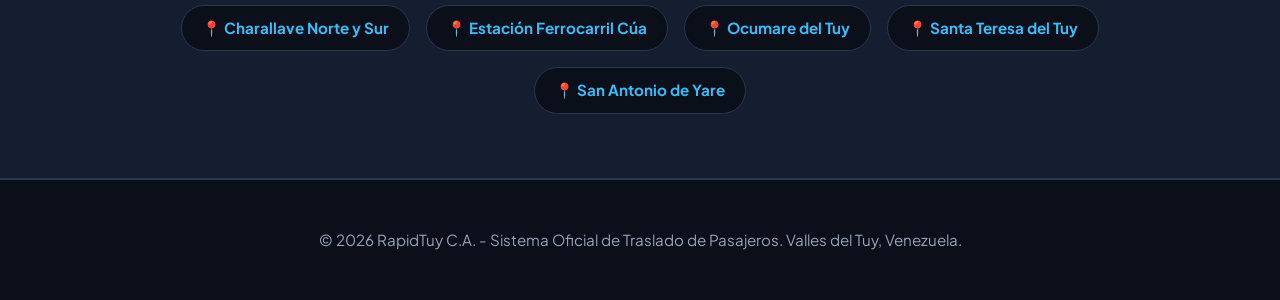
==== commit 0f80bda0: "refactor: remove deprecated calculator and app link Clean up UI by removing the fare estimator tool " ====
--- a/index.html
+++ b/index.html
@@ -761,9 +761,7 @@
                 <a href="https://wa.me/584261215060?text=Hola%20RapidTuy%20deseo%20solicitar%20un%20servicio%20de%20moto" class="btn btn-whatsapp" id="heroWhatsappBtn" target="_blank">
                     💬 Pedir por WhatsApp
                 </a>
-                <a href="https://ais-dev-k7q6427t2vsl3nsbjp7e4k-437635375840.us-west2.run.app" class="btn btn-primary" target="_blank">
-                    📱 Abrir App en Vivo
-                </a>
+
             </div>
         </div>
 
@@ -886,66 +884,6 @@
             </div>
         </div>
     </div>
-
-    <!-- FARE ESTIMATOR CALCULATOR -->
-    <section class="calculator-section">
-        <div class="calculator-card">
-            <div class="calculator-title">
-                <span>🧮</span> Estimador Inmediato de Tarifas
-            </div>
-            <div class="calculator-subtitle">
-                Calcula el costo estimado de tu viaje en Valles del Tuy y solicítalo directamente con la Central por WhatsApp.
-            </div>
-
-            <div class="form-grid">
-                <div class="form-group">
-                    <label for="origin">Punto de Origen</label>
-                    <select id="origin" class="form-control">
-                        <option value="charallave_centro">Charallave Centro / Ferrocarril</option>
-                        <option value="ferro_cua" selected>Estación Ferrocarril Cúa</option>
-                        <option value="ocumare_centro">Ocumare del Tuy Centro</option>
-                        <option value="santa_teresa">Santa Teresa del Tuy Centro</option>
-                        <option value="yare">San Antonio de Yare Plaza</option>
-                        <option value="tamanaco_tuy">C.C. Tamanaco Tuy (Charallave)</option>
-                        <option value="las_brisas">Las Brisas / Charallave Norte</option>
-                        <option value="pinto_salinas">Pinto Salinas / Cúa Sur</option>
-                    </select>
-                    <button type="button" id="btnGpsOrigin" class="btn-gps-origin">📡 Usar mi GPS en Vivo para Origen</button>
-                </div>
-
-                <div class="form-group">
-                    <label for="destination">Punto de Destino</label>
-                    <select id="destination" class="form-control">
-                        <option value="charallave_centro" selected>Charallave Centro / Ferrocarril</option>
-                        <option value="ferro_cua">Estación Ferrocarril Cúa</option>
-                        <option value="ocumare_centro">Ocumare del Tuy Centro</option>
-                        <option value="santa_teresa">Santa Teresa del Tuy Centro</option>
-                        <option value="yare">San Antonio de Yare Plaza</option>
-                        <option value="tamanaco_tuy">C.C. Tamanaco Tuy (Charallave)</option>
-                        <option value="las_brisas">Las Brisas / Charallave Norte</option>
-                        <option value="pinto_salinas">Pinto Salinas / Cúa Sur</option>
-                    </select>
-                    <button type="button" id="btnGpsDest" class="btn-gps-dest">📡 Usar mi GPS en Vivo para Destino</button>
-                </div>
-            </div>
-
-            <div class="estimate-box">
-                <div>
-                    <div style="font-size: 0.8rem; color: var(--text-muted); font-weight: 800; letter-spacing: 0.5px;">TARIFA ESTIMADA</div>
-                    <div class="estimate-price" id="farePrice">$4.00</div>
-                </div>
-                <div id="estimatedTime" style="color: var(--accent-blue); font-weight: 700; font-size: 1rem;">
-                    ⏱️ Tiempo de llegada est.: ~12 min
-                </div>
-            </div>
-
-            <div style="margin-top: 1.5rem;">
-                <a href="#" id="requestWhatsappBtn" class="btn btn-whatsapp" style="width: 100%; justify-content: center;" target="_blank">
-                    🚀 Pedir Este Servicio por WhatsApp
-                </a>
-            </div>
-        </div>
-    </section>
 
     <!-- FEATURES SECTION -->
     <section class="features-section">
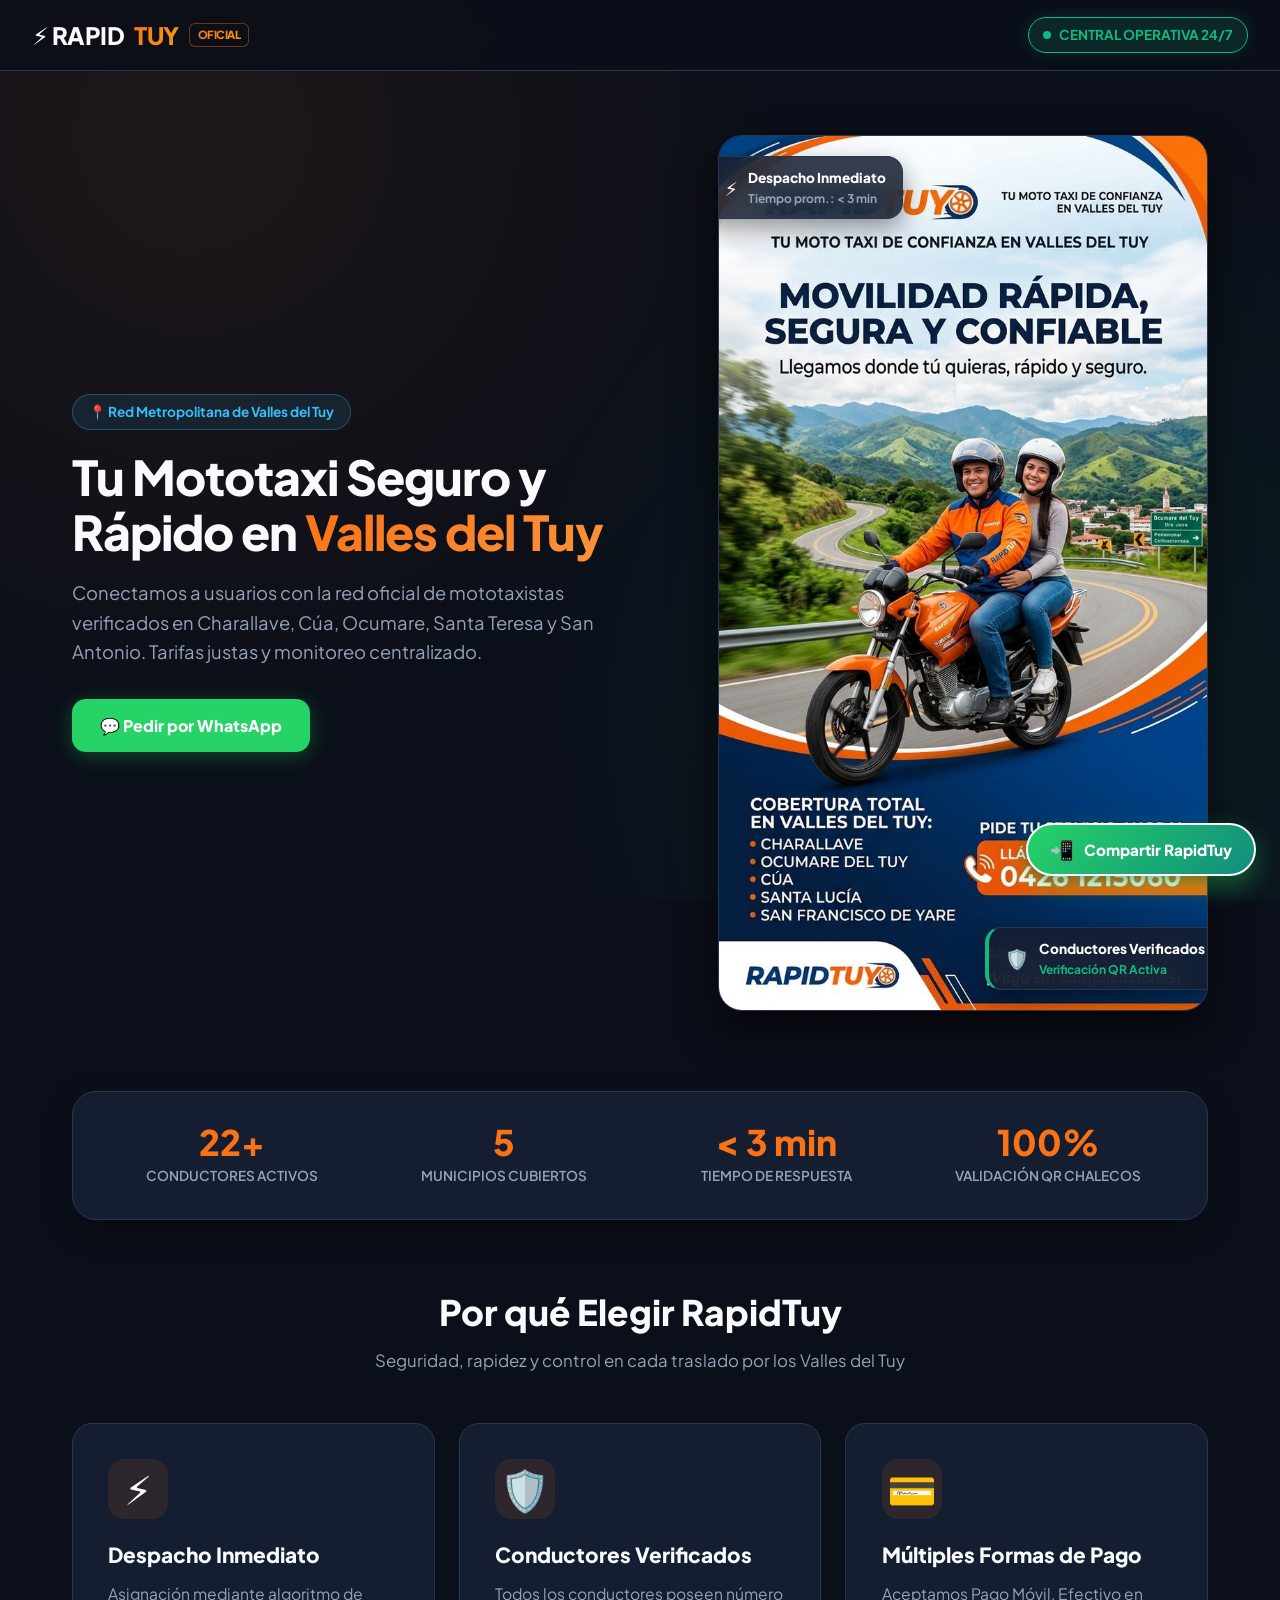
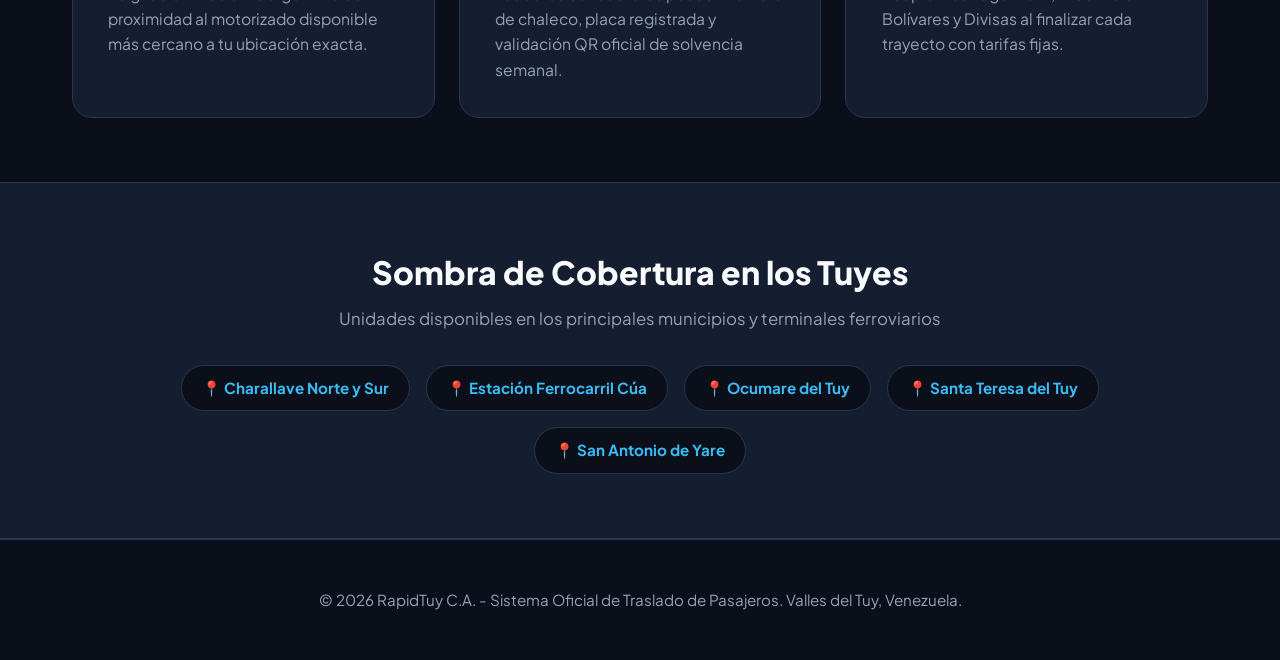
==== commit 54efee9d: "refactor: remove advertising and promo components Delete unused promotional styles, UI elements, and" ====
--- a/index.html
+++ b/index.html
@@ -578,129 +578,6 @@
             border-top: 1px solid var(--card-border);
         }
 
-        /* ADVERTISING & PROMO STYLES */
-        .promo-card-wrapper {
-            border: 2px solid var(--primary);
-            background: linear-gradient(145deg, #151D30 0%, #0F172A 100%);
-            border-radius: 20px;
-            padding: 2rem;
-            box-shadow: 0 20px 40px rgba(0, 0, 0, 0.5), inset 0 1px 0 rgba(255, 255, 255, 0.1);
-        }
-
-        .promo-header-badge {
-            background: rgba(249, 115, 22, 0.2);
-            border: 1px solid var(--primary);
-            color: var(--primary);
-            padding: 6px 14px;
-            border-radius: 20px;
-            font-weight: 800;
-            font-size: 0.8rem;
-            letter-spacing: 0.5px;
-        }
-
-        .promo-flyer-box {
-            background: #0B0F19;
-            border: 1px solid var(--card-border);
-            border-radius: 16px;
-            padding: 1.2rem;
-            text-align: center;
-            transition: transform 0.3s ease, border-color 0.3s ease;
-        }
-
-        .promo-flyer-box:hover {
-            transform: translateY(-4px);
-            border-color: var(--primary);
-        }
-
-        .promo-flyer-img {
-            width: 100%;
-            height: auto;
-            border-radius: 12px;
-            border: 1px solid #2A364F;
-            cursor: pointer;
-            transition: transform 0.3s ease;
-        }
-
-        .promo-flyer-img:hover {
-            transform: scale(1.02);
-        }
-
-        .promo-qr-box {
-            background: #0B0F19;
-            border: 1px solid var(--primary);
-            border-radius: 16px;
-            padding: 1.5rem;
-            text-align: center;
-            box-shadow: 0 10px 30px rgba(249, 115, 22, 0.15);
-        }
-
-        .promo-qr-container {
-            background: #FFFFFF;
-            border-radius: 14px;
-            padding: 1rem;
-            display: inline-block;
-            border: 3px solid var(--primary);
-            cursor: pointer;
-            box-shadow: 0 8px 20px rgba(0,0,0,0.4);
-            transition: transform 0.3s ease;
-        }
-
-        .promo-qr-container:hover {
-            transform: scale(1.05);
-        }
-
-        .promo-modal-backdrop {
-            display: none;
-            position: fixed;
-            top: 0;
-            left: 0;
-            width: 100vw;
-            height: 100vh;
-            background: rgba(0, 0, 0, 0.88);
-            backdrop-filter: blur(10px);
-            -webkit-backdrop-filter: blur(10px);
-            z-index: 10000;
-            justify-content: center;
-            align-items: center;
-            padding: 1rem;
-        }
-
-        .promo-modal-card {
-            background: #0B0F19;
-            border: 2px solid var(--primary);
-            border-radius: 20px;
-            max-width: 600px;
-            width: 100%;
-            max-height: 90vh;
-            overflow-y: auto;
-            padding: 1.5rem;
-            position: relative;
-            box-shadow: 0 25px 60px rgba(0, 0, 0, 0.9);
-        }
-
-        .promo-modal-close {
-            position: absolute;
-            top: 15px;
-            right: 15px;
-            background: #1E293B;
-            border: 1px solid #334155;
-            color: white;
-            border-radius: 50%;
-            width: 36px;
-            height: 36px;
-            cursor: pointer;
-            font-weight: bold;
-            font-size: 1.1rem;
-            display: flex;
-            align-items: center;
-            justify-content: center;
-            transition: background 0.2s ease;
-        }
-
-        .promo-modal-close:hover {
-            background: #334155;
-        }
-
         /* FLOATING SHARE BUTTON */
         .floating-share-btn {
             position: fixed;
@@ -808,83 +685,6 @@
         </div>
     </section>
 
-    <!-- ADVERTISING & PROMO QR SECTION -->
-    <section class="advertising-section" id="areaPublicitaria" style="max-width: 1200px; margin: 3rem auto; padding: 0 2rem;">
-        <div class="promo-card-wrapper">
-            <div style="display: flex; justify-content: space-between; align-items: center; flex-wrap: wrap; gap: 1rem; margin-bottom: 1rem;">
-                <div class="calculator-title" style="margin-bottom: 0;">
-                    <span>📢</span> Área Publicitaria & Código QR de la Imagen
-                </div>
-                <span class="promo-header-badge">PROMO OFICIAL RAPIDTUY</span>
-            </div>
-
-            <p style="color: var(--text-muted); font-size: 0.95rem; margin-bottom: 1.5rem;">
-                Escanee el código QR o toque la imagen para ingresar al afiche promocional oficial con información de cobertura y contacto directo con la Central.
-            </p>
-
-            <div style="display: grid; grid-template-columns: repeat(auto-fit, minmax(280px, 1fr)); gap: 2rem; align-items: center;">
-                <!-- Promotional Image Card -->
-                <div class="promo-flyer-box">
-                    <img src="[data-uri]" alt="Folleto Promocional RapidTuy" class="promo-flyer-img" onclick="openPromoModal()" onerror="this.onerror=null; this.src='data:image/svg+xml;utf8,<svg xmlns=\'http://www.w3.org/2000/svg\' width=\'600\' height=\'800\' viewBox=\'0 0 600 800\'><rect width=\'100%\' height=\'100%\' fill=\'%230B0F19\'/><rect x=\'20\' y=\'20\' width=\'560\' height=\'760\' rx=\'20\' fill=\'%23151D30\' stroke=\'%23F97316\' stroke-width=\'4\'/><text x=\'50%\' y=\'15%\' font-family=\'sans-serif\' font-weight=\'bold\' font-size=\'32\' fill=\'%23F97316\' text-anchor=\'middle\'>📢 AFICHE PROMOCIONAL</text><text x=\'50%\' y=\'25%\' font-family=\'sans-serif\' font-weight=\'bold\' font-size=\'28\' fill=\'%23FFFFFF\' text-anchor=\'middle\'>RAPIDTUY VALLES DEL TUY</text><text x=\'50%\' y=\'35%\' font-family=\'sans-serif\' font-size=\'20\' fill=\'%2338BDF8\' text-anchor=\'middle\'>¡Traslados Rápidos y Seguros!</text><text x=\'50%\' y=\'50%\' font-family=\'sans-serif\' font-weight=\'bold\' font-size=\'24\' fill=\'%2310B981\' text-anchor=\'middle\'>📞 Central: 0426 1215060</text><text x=\'50%\' y=\'65%\' font-family=\'sans-serif\' font-size=\'16\' fill=\'%2394A3B8\' text-anchor=\'middle\'>Charallave • Cúa • Ocumare • Santa Lucía • Yare</text></svg>';">
-                    <div style="margin-top: 1rem; font-weight: 800; font-size: 0.95rem; color: #F8FAFC;">
-                        ¡TRASLADOS EN MOTO TAXI RÁPIDOS Y SEGUROS!
-                    </div>
-                    <div style="font-size: 0.82rem; color: var(--accent-blue); margin-top: 0.25rem; font-weight: 600;">
-                        📍 Charallave, Ocumare del Tuy, Cúa, Santa Lucía, Yare
-                    </div>
-                    <button class="btn btn-primary" onclick="openPromoModal()" style="width: 100%; margin-top: 1rem; font-size: 0.9rem; padding: 10px; justify-content: center;">
-                        🖼️ Entrar a la Imagen Publicitaria
-                    </button>
-                </div>
-
-                <!-- QR Generator Card for Image Access -->
-                <div class="promo-qr-box">
-                    <div style="font-weight: 800; font-size: 0.85rem; color: var(--primary); letter-spacing: 0.5px; margin-bottom: 0.8rem; text-transform: uppercase;">
-                        🎯 CÓDIGO QR DEDICADO - ACCESO EXCLUSIVO A LA IMAGEN
-                    </div>
-                    
-                    <div class="promo-qr-container" onclick="window.open('./flyer.html', '_blank')">
-                        <img id="advertisingQrImg" src="https://api.qrserver.com/v1/create-qr-code/?size=300x300&data=https://ais-pre-k7q6427t2vsl3nsbjp7e4k-437635375840.us-west2.run.app/flyer.html" alt="QR Directo a la Vista del Afiche" style="width: 180px; height: 180px; display: block;">
-                    </div>
-
-                    <div style="margin-top: 1rem; font-size: 0.82rem; color: #F8FAFC; font-weight: 700;">
-                        📱 Escanee con su teléfono para abrir la vista exclusiva del afiche
-                    </div>
-
-                    <div style="margin-top: 1rem; display: flex; gap: 0.5rem; justify-content: center; flex-wrap: wrap;">
-                        <a href="https://wa.me/584261215060?text=Hola%20RapidTuy%20vi%20el%20afiche%20publicitario" target="_blank" class="btn btn-whatsapp" style="font-size: 0.85rem; padding: 8px 14px;">
-                            📞 Central: 0426 1215060
-                        </a>
-                        <button onclick="copyPromoUrl()" class="btn" style="background: #1E293B; border: 1px solid #334155; color: white; font-size: 0.85rem; padding: 8px 14px; font-weight: 700;">
-                            📋 Copiar Link QR
-                        </button>
-                    </div>
-                </div>
-            </div>
-        </div>
-    </section>
-
-    <!-- PROMO MODAL -->
-    <div id="promoModal" class="promo-modal-backdrop" style="display: none;">
-        <div class="promo-modal-card">
-            <button onclick="closePromoModal()" class="promo-modal-close">✕</button>
-            <div style="font-size: 1rem; font-weight: 800; color: var(--primary); margin-bottom: 1rem; display: flex; align-items: center; gap: 8px;">
-                📢 PUBLICIDAD OFICIAL RAPIDTUY
-            </div>
-            <img src="[data-uri]